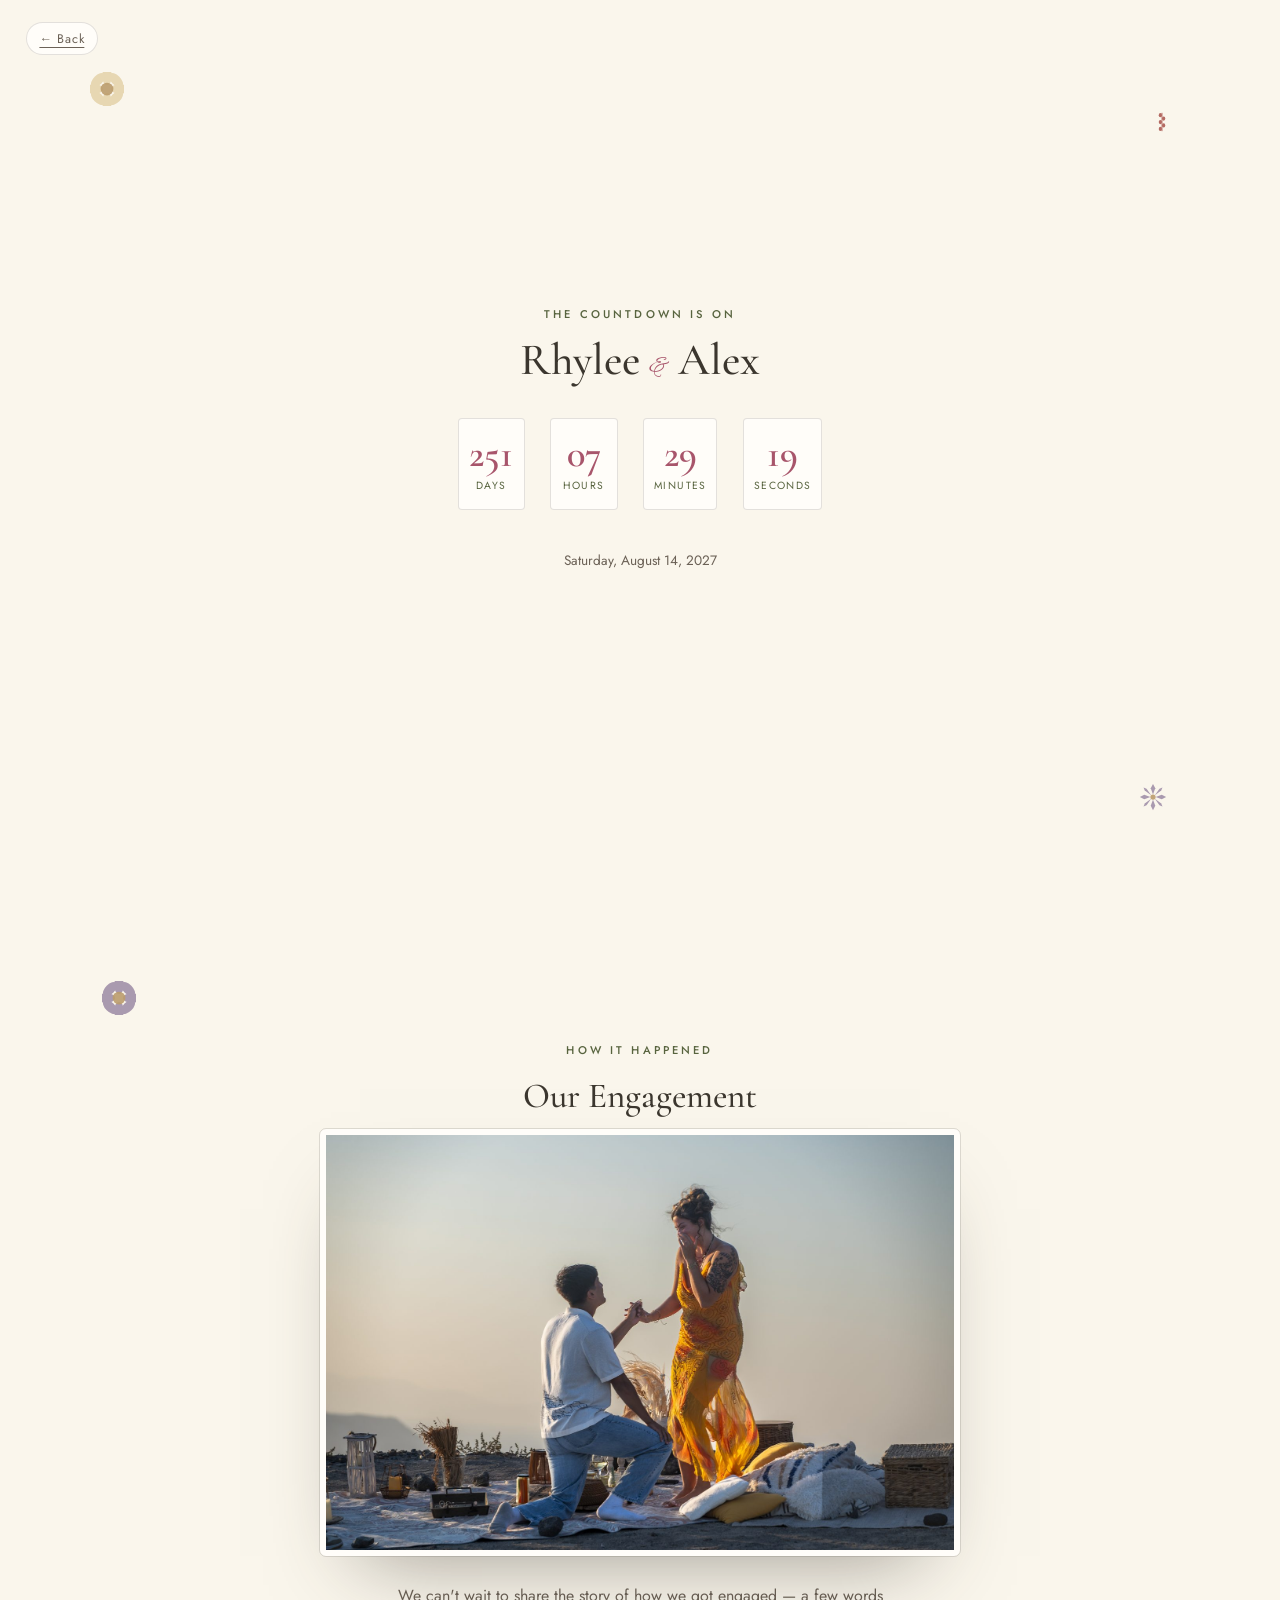
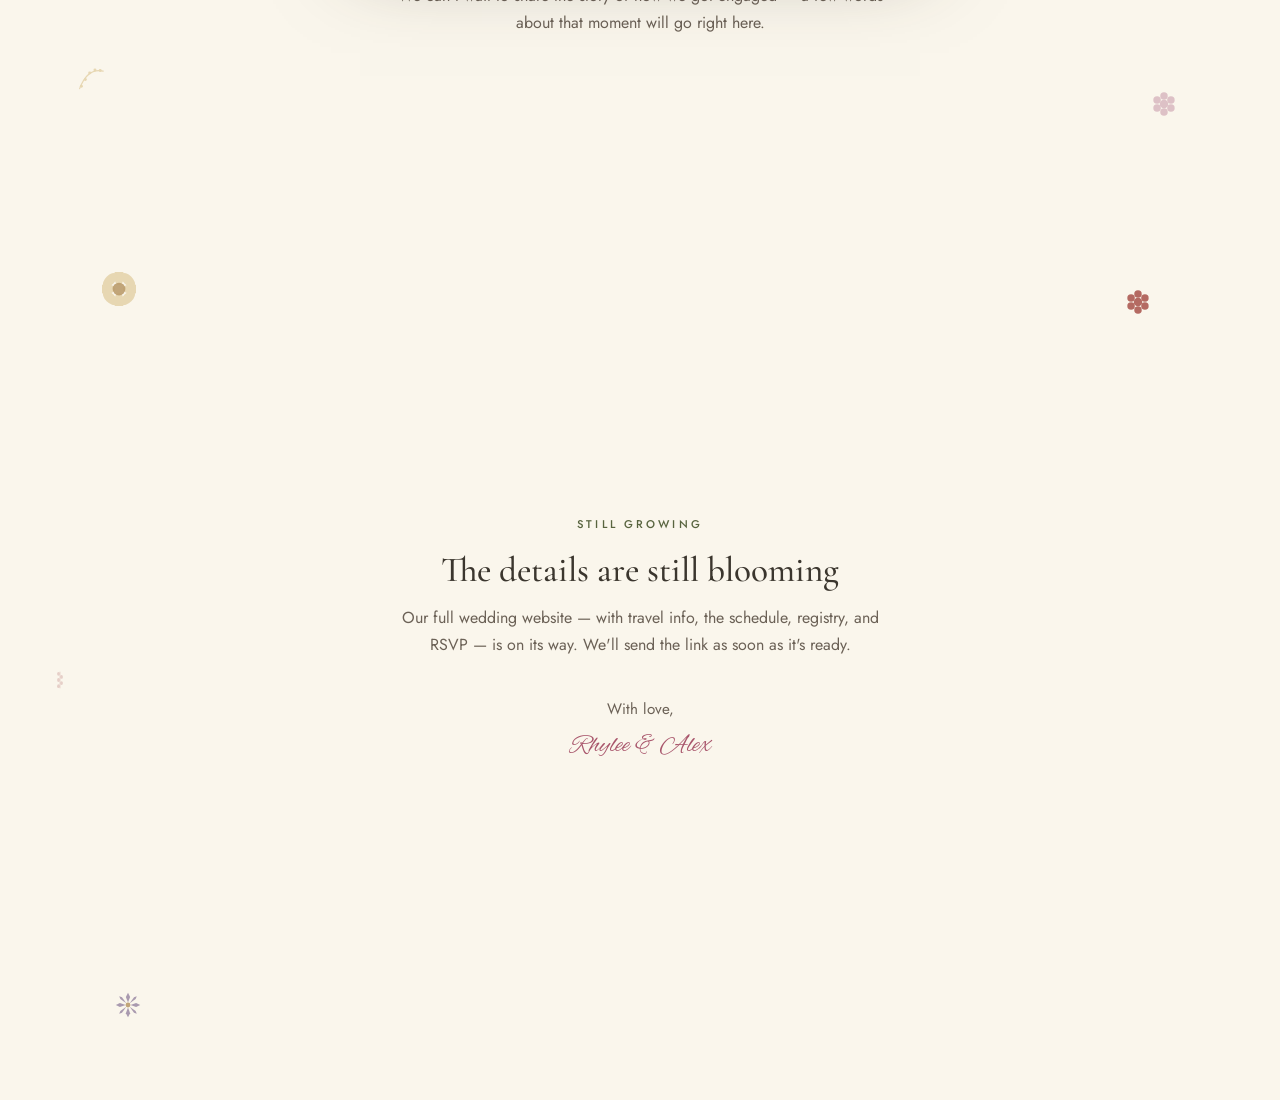
==== more/index.html @ 41d36fa5 "Update index.html" ====
<!DOCTYPE html>
<html lang="en">
<head>
<meta charset="UTF-8">
<meta name="viewport" content="width=device-width, initial-scale=1.0">
<title>Rhylee &amp; Alex — More to Come</title>
<meta name="description" content="Engagement photo, countdown, and more from Rhylee &amp; Alex's wedding.">

<link rel="preconnect" href="https://fonts.googleapis.com">
<link rel="preconnect" href="https://fonts.gstatic.com" crossorigin>
<link href="https://fonts.googleapis.com/css2?family=Cormorant+Garamond:ital,wght@0,400;0,500;0,600;1,400&family=Alex+Brush&family=Jost:wght@300;400;500;600&display=swap" rel="stylesheet">

<link rel="stylesheet" href="../css/style.css">
<link rel="stylesheet" href="style.css">
</head>
<body>

<svg width="0" height="0" style="position:absolute" aria-hidden="true">
  <defs>
    <g id="flower-daisy">
      <g fill="currentColor">
        <ellipse cx="0" cy="-9" rx="3.4" ry="6.2"/>
        <ellipse cx="0" cy="9" rx="3.4" ry="6.2"/>
        <ellipse cx="-9" cy="0" rx="6.2" ry="3.4"/>
        <ellipse cx="9" cy="0" rx="6.2" ry="3.4"/>
        <ellipse cx="-6.3" cy="-6.3" rx="3.4" ry="6.2" transform="rotate(45 -6.3 -6.3)"/>
        <ellipse cx="6.3" cy="-6.3" rx="3.4" ry="6.2" transform="rotate(-45 6.3 -6.3)"/>
        <ellipse cx="-6.3" cy="6.3" rx="3.4" ry="6.2" transform="rotate(-45 -6.3 6.3)"/>
        <ellipse cx="6.3" cy="6.3" rx="3.4" ry="6.2" transform="rotate(45 6.3 6.3)"/>
      </g>
      <circle cx="0" cy="0" r="4.5" class="flower-center"/>
    </g>
    <g id="flower-star">
      <g fill="currentColor">
        <path d="M0,-3 L2.6,-10 L0,-15 L-2.6,-10 Z"/>
        <path d="M0,3 L2.6,10 L0,15 L-2.6,10 Z"/>
        <path d="M-3,0 L-10,2.6 L-15,0 L-10,-2.6 Z"/>
        <path d="M3,0 L10,2.6 L15,0 L10,-2.6 Z"/>
        <path d="M-2.1,-2.1 L-7.4,-9.4 L-10.8,-10.8 L-9.4,-7.4 Z"/>
        <path d="M2.1,-2.1 L7.4,-9.4 L10.8,-10.8 L9.4,-7.4 Z"/>
        <path d="M-2.1,2.1 L-7.4,9.4 L-10.8,10.8 L-9.4,7.4 Z"/>
        <path d="M2.1,2.1 L7.4,9.4 L10.8,10.8 L9.4,7.4 Z"/>
      </g>
      <circle cx="0" cy="0" r="3" class="flower-center"/>
    </g>
    <g id="flower-cluster">
      <g fill="currentColor">
        <circle cx="0" cy="0" r="3.2"/>
        <circle cx="0" cy="-6" r="2.8"/>
        <circle cx="5.2" cy="-3" r="2.8"/>
        <circle cx="5.2" cy="3" r="2.8"/>
        <circle cx="0" cy="6" r="2.8"/>
        <circle cx="-5.2" cy="3" r="2.8"/>
        <circle cx="-5.2" cy="-3" r="2.8"/>
      </g>
    </g>
    <g id="flower-spike">
      <line x1="0" y1="14" x2="0" y2="-14" stroke="currentColor" stroke-width="1.4" stroke-linecap="round"/>
      <g fill="currentColor">
        <ellipse cx="-2.6" cy="-11" rx="2.6" ry="3.4"/>
        <ellipse cx="2.6" cy="-5.5" rx="2.6" ry="3.4"/>
        <ellipse cx="-2.6" cy="0" rx="2.6" ry="3.4"/>
        <ellipse cx="2.6" cy="5.5" rx="2.6" ry="3.4"/>
        <ellipse cx="-2.6" cy="11" rx="2.6" ry="3.4"/>
      </g>
    </g>
    <g id="flower-plume">
      <path d="M-13,11 Q-4,-13 14,-9" fill="none" stroke="currentColor" stroke-width="1.3" stroke-linecap="round"/>
      <g fill="currentColor">
        <circle cx="-11" cy="8.4" r="1.7"/>
        <circle cx="-6.5" cy="0.5" r="1.7"/>
        <circle cx="-1.5" cy="-7" r="1.7"/>
        <circle cx="4.5" cy="-10.3" r="1.7"/>
        <circle cx="10.5" cy="-9.6" r="1.7"/>
      </g>
    </g>
  </defs>
</svg>

<a href="../index.html" class="back-link">&larr; Back</a>

<main>

  <!-- COUNTDOWN -->
  <section id="countdown" class="screen countdown-screen">
    <div class="field-scatter" aria-hidden="true">
      <!-- Black-Eyed Susan -->
      <svg class="bloom bloom--gold" style="top:8%;left:7%;--rot:-8deg" viewBox="-12 -12 24 24"><use href="#flower-daisy"/></svg>
      <!-- Wild Bergamot -->
      <svg class="bloom bloom--lavender" style="top:87%;left:89%;--rot:10deg;width:28px;height:28px" viewBox="-16 -16 32 32"><use href="#flower-star"/></svg>
      <!-- Cardinal Flower -->
      <svg class="bloom bloom--scarlet" style="top:12%;left:90%;--rot:6deg;width:20px;height:28px" viewBox="-16 -16 32 32"><use href="#flower-spike"/></svg>
    </div>
    <p class="eyebrow">The countdown is on</p>
    <h1 class="names names--small"><span>Rhylee</span><span class="amp">&amp;</span><span>Alex</span></h1>
    <div class="countdown" id="countdown-timer" aria-live="polite">
      <div class="countdown-unit"><span class="countdown-num" id="cd-days">--</span><span class="countdown-label">Days</span></div>
      <div class="countdown-unit"><span class="countdown-num" id="cd-hours">--</span><span class="countdown-label">Hours</span></div>
      <div class="countdown-unit"><span class="countdown-num" id="cd-mins">--</span><span class="countdown-label">Minutes</span></div>
      <div class="countdown-unit"><span class="countdown-num" id="cd-secs">--</span><span class="countdown-label">Seconds</span></div>
    </div>
    <p class="section-copy small" id="countdown-date-label"></p>
  </section>

  <!-- ENGAGEMENT PHOTO -->
  <section id="engagement" class="screen engagement-screen">
    <div class="field-scatter" aria-hidden="true">
      <!-- Purple Coneflower -->
      <svg class="bloom bloom--lavender" style="top:9%;left:8%;--rot:4deg" viewBox="-12 -12 24 24"><use href="#flower-daisy"/></svg>
      <!-- Joe-Pye Weed -->
      <svg class="bloom bloom--rose" style="top:88%;left:90%;--rot:-6deg;width:24px;height:24px" viewBox="-9 -9 18 18"><use href="#flower-cluster"/></svg>
      <!-- Goldenrod -->
      <svg class="bloom bloom--gold" style="top:85%;left:6%;--rot:-4deg;width:28px;height:28px" viewBox="-16 -16 32 32"><use href="#flower-plume"/></svg>
    </div>
    <p class="eyebrow">How it happened</p>
    <h2 class="section-title">Our Engagement</h2>
    <div class="engagement-photo-frame">
      <img src="engagement.jpg" alt="Alex proposing to Rhylee outdoors at sunset">
    </div>
    <p class="section-copy">
      We can't wait to share the story of how we got engaged — a few
      words about that moment will go right here.
    </p>
  </section>

  <!-- MORE TO COME -->
  <section id="more-info" class="screen more-screen">
    <div class="field-scatter" aria-hidden="true">
      <!-- Scarlet Bee Balm -->
      <svg class="bloom bloom--scarlet" style="top:10%;left:88%;--rot:6deg;width:24px;height:24px" viewBox="-9 -9 18 18"><use href="#flower-cluster"/></svg>
      <!-- Ironweed -->
      <svg class="bloom bloom--lavender" style="top:88%;left:9%;--rot:-8deg;width:26px;height:26px" viewBox="-16 -16 32 32"><use href="#flower-star"/></svg>
      <!-- Turtlehead -->
      <svg class="bloom bloom--blush" style="top:52%;left:4%;--rot:4deg;width:18px;height:24px" viewBox="-16 -16 32 32"><use href="#flower-spike"/></svg>
      <!-- Swamp Sunflower -->
      <svg class="bloom bloom--gold" style="top:8%;left:8%;--rot:-6deg" viewBox="-12 -12 24 24"><use href="#flower-daisy"/></svg>
    </div>
    <p class="eyebrow">Still growing</p>
    <h2 class="section-title">The details are still blooming</h2>
    <p class="section-copy">
      Our full wedding website — with travel info, the schedule, registry,
      and RSVP — is on its way. We'll send the link as soon as it's ready.
    </p>
    <p class="signoff">With love,<br><span class="signoff-names">Rhylee &amp; Alex</span></p>
  </section>

</main>

<script src="script.js"></script>
</body>
</html>
---- css/style.css ----
/* ============================================
   TOKENS
   ============================================ */
:root {
  --cream:        #FAF6EC;
  --cream-deep:    #F1E9D8;
  --paper:         #FFFDF9;
  --ink:           #3B362E;
  --ink-soft:      #6B6156;
  --sage:          #7C8A5E;
  --sage-deep:     #58643F;
  --rose:          #A8556B;
  --rose-soft:     #D9B8C0;
  --gold:          #B08D57;
  --gold-soft:     #E4D2A9;
  --lavender:      #9C8AA5;
  --scarlet:       #A8524A;
  --blush:         #E3C9C2;
  --amber:         #C98A4B;

  --font-display:  'Cormorant Garamond', serif;
  --font-script:   'Alex Brush', cursive;
  --font-body:     'Jost', sans-serif;

  --edge: 1px solid rgba(59, 54, 46, 0.14);
}

* { box-sizing: border-box; }
html { scroll-behavior: smooth; }

body {
  margin: 0;
  background: var(--cream);
  color: var(--ink);
  font-family: var(--font-body);
  overflow-x: hidden;
}

@media (prefers-reduced-motion: no-preference) {
  main { scroll-snap-type: y proximity; }
  .screen { scroll-snap-align: start; }
}

a { color: inherit; }

.visually-hidden {
  position: absolute;
  width: 1px; height: 1px;
  overflow: hidden;
  clip: rect(0,0,0,0);
  white-space: nowrap;
}

:focus-visible {
  outline: 2px solid var(--rose);
  outline-offset: 3px;
}

/* ============================================
   LOCK: video + reveal screens are not reachable
   until the guest submits or skips the info form
   ============================================ */
body.pre-video #video,
body.pre-video #reveal {
  display: none;
}
body.pre-video .rail-dot[href="#video"],
body.pre-video .rail-dot[href="#reveal"] {
  opacity: 0.25;
  pointer-events: none;
}

/* ============================================
   SCREENS
   ============================================ */
.screen {
  min-height: 100vh;
  width: 100%;
  display: flex;
  flex-direction: column;
  align-items: center;
  justify-content: center;
  position: relative;
  padding: 8vh 6vw;
  text-align: center;
  overflow: hidden;
}

.eyebrow {
  font-family: var(--font-body);
  text-transform: uppercase;
  letter-spacing: 0.28em;
  font-size: 0.7rem;
  font-weight: 500;
  color: var(--sage-deep);
  margin: 0 0 1rem;
}

.section-title {
  font-family: var(--font-display);
  font-weight: 500;
  font-size: clamp(1.6rem, 3.4vw, 2.2rem);
  margin: 0 0 0.8rem;
  color: var(--ink);
}

.section-copy {
  font-size: 1rem;
  line-height: 1.7;
  color: var(--ink-soft);
  max-width: 32rem;
  margin: 0 auto 1.4rem;
}
.section-copy.small { font-size: 0.85rem; margin-top: 1.4rem; }

/* ============================================
   FLORAL SCATTER (ambient, decorative)
   ============================================ */
.field-scatter { position: absolute; inset: 0; pointer-events: none; z-index: 0; }

.bloom {
  position: absolute;
  width: 34px; height: 34px;
  animation: sway 7s ease-in-out infinite;
  opacity: 0.85;
}
.bloom--rose { color: var(--rose-soft); }
.bloom--sage { color: var(--sage); }
.bloom--gold { color: var(--gold-soft); }
.bloom--lavender { color: var(--lavender); }
.bloom--scarlet { color: var(--scarlet); }
.bloom--blush { color: var(--blush); }
.bloom--amber { color: var(--amber); }
.flower-center { fill: var(--gold); opacity: 0.9; }

@keyframes sway {
  0%, 100% { transform: translateY(0) rotate(var(--rot, 0deg)); }
  50%      { transform: translateY(-10px) rotate(calc(var(--rot, 0deg) + 4deg)); }
}
@media (prefers-reduced-motion: reduce) { .bloom { animation: none; } }

/* ============================================
   ROOT (color tokens continued — extra muted
   tints for the wider wildflower mix, kept
   within the same dusty/soft palette)
   ============================================ */

/* ============================================
   BUTTONS
   ============================================ */
.btn {
  font-family: var(--font-body);
  font-size: 0.85rem;
  letter-spacing: 0.12em;
  text-transform: uppercase;
  cursor: pointer;
  border-radius: 999px;
  transition: transform 0.25s ease, background 0.25s ease, color 0.25s ease;
}
.btn-solid {
  background: var(--rose);
  border: 1px solid var(--rose);
  color: var(--paper);
  padding: 0.85rem 1.8rem;
  width: 100%;
}
.btn-solid:hover { background: var(--sage-deep); border-color: var(--sage-deep); transform: translateY(-2px); }

.btn-text {
  background: none;
  border: none;
  color: var(--ink-soft);
  padding: 0.4rem;
  text-decoration: underline;
  text-underline-offset: 4px;
  margin-top: 1.1rem;
  font-size: 0.78rem;
  letter-spacing: 0.06em;
}
.btn-text:hover { color: var(--rose); }

/* ============================================
   1. INFO FORM
   ============================================ */
.info-screen {
  background:
    radial-gradient(ellipse at 20% 15%, var(--cream-deep) 0%, transparent 45%),
    radial-gradient(ellipse at 85% 90%, var(--gold-soft) 0%, transparent 40%),
    var(--cream);
  transition: opacity 0.6s ease, transform 0.6s ease, max-height 0.6s ease;
}

.names {
  font-family: var(--font-display);
  font-weight: 500;
  line-height: 1;
  margin: 0 0 0.6rem;
  color: var(--ink);
  display: flex;
  align-items: baseline;
  justify-content: center;
  gap: 0.4rem;
  flex-wrap: wrap;
}
.names--small { font-size: clamp(2rem, 6vw, 2.8rem); }
.names .amp {
  font-family: var(--font-script);
  font-size: 0.6em;
  color: var(--rose);
  padding: 0 0.1em;
}

.panel {
  position: relative;
  z-index: 1;
  max-width: 26rem;
  width: 100%;
  background: var(--paper);
  border: var(--edge);
  border-radius: 4px;
  padding: 2.6rem 2.2rem;
  box-shadow: 0 30px 60px -30px rgba(59, 54, 46, 0.25);
  transition: opacity 0.5s ease, transform 0.5s ease, max-height 0.5s ease;
  transform-origin: top center;
}

.info-form {
  display: flex;
  flex-direction: column;
  gap: 0.9rem;
  margin: 1.6rem 0 0;
}

.info-form input {
  font-family: var(--font-body);
  font-size: 1rem;
  padding: 0.85rem 1.05rem;
  border: 1px solid rgba(59,54,46,0.25);
  border-radius: 3px;
  background: var(--cream);
  color: var(--ink);
  width: 100%;
}
.info-form input:focus {
  border-color: var(--rose);
  outline: none;
  background: var(--paper);
}
.info-form .btn-solid { margin-top: 0.4rem; }

/* collapse-out animation once submitted */
.info-screen.is-collapsing {
  max-height: 0;
  min-height: 0;
  opacity: 0;
  padding-top: 0;
  padding-bottom: 0;
  pointer-events: none;
}
.info-screen.is-collapsing .panel {
  transform: scale(0.85) translateY(-30px);
  opacity: 0;
}

/* ============================================
   2. VIDEO
   ============================================ */
.video-frame {
  width: min(80vw, 380px);
  aspect-ratio: 9 / 16;
  position: relative;
  z-index: 1;
  border-radius: 6px;
  overflow: hidden;
  box-shadow: 0 40px 80px -40px rgba(59, 54, 46, 0.5);
  border: 6px solid var(--paper);
  outline: 1px solid rgba(59,54,46,0.15);
}
.video-frame-inner { position: absolute; inset: 0; background: var(--ink); }
.video-frame-inner iframe { width: 100%; height: 100%; border: 0; display: block; }

/* ============================================
   3. ENVELOPE REVEAL (four-flap open)
   ============================================ */
.reveal-screen { cursor: pointer; }
.reveal-screen.is-open { cursor: default; }

.envelope-stack {
  position: relative;
  width: min(85vw, 380px);
  margin: 0 auto;
}

.continue-link {
  position: absolute;
  bottom: -2.3rem;
  right: 0.2rem;
  font-size: 0.78rem;
  letter-spacing: 0.04em;
  color: var(--ink-soft);
  text-decoration: underline;
  text-underline-offset: 4px;
  opacity: 0;
  pointer-events: none;
  transition: opacity 0.7s ease 0.6s;
}
.envelope-reveal.is-open ~ .continue-link {
  opacity: 1;
  pointer-events: auto;
}
.continue-link:hover { color: var(--rose); }

.envelope-reveal {
  position: relative;
  z-index: 1;
  width: 100%;
  aspect-ratio: 3 / 2;
  perspective: 1400px;
  transform-style: preserve-3d;
}

/* static envelope body (back + sides), always visible */
.envelope-body {
  position: absolute;
  inset: 0;
  background: var(--paper);
  border: 1px solid rgba(59,54,46,0.18);
  border-radius: 3px;
  box-shadow: 0 30px 70px -35px rgba(59, 54, 46, 0.45);
  z-index: 1;
}
/* diagonal fold lines suggesting the envelope's side pockets */
.envelope-body::before {
  content: "";
  position: absolute;
  inset: 0;
  background:
    linear-gradient(135deg, transparent 49.4%, rgba(59,54,46,0.1) 50%, transparent 50.6%),
    linear-gradient(-135deg, transparent 49.4%, rgba(59,54,46,0.1) 50%, transparent 50.6%);
  background-size: 100% 72%, 100% 72%;
  background-position: top left, top right;
  background-repeat: no-repeat;
}

/* the top flap — this is what folds open */
.envelope-flap {
  position: absolute;
  top: 0; left: 0; right: 0;
  height: 62%;
  background: var(--cream-deep);
  border: 1px solid rgba(59,54,46,0.18);
  clip-path: polygon(0 0, 100% 0, 50% 100%);
  transform-origin: top center;
  transform: rotateX(0deg);
  transition: transform 1.1s cubic-bezier(.3,.7,.3,1);
  z-index: 3;
  box-shadow: 0 2px 10px rgba(59,54,46,0.12);
}

/* the wax seal, sitting where the flap's tip meets the body */
.envelope-seal {
  position: absolute;
  top: 40%;
  left: 50%;
  transform: translate(-50%, -50%);
  width: 58px;
  height: 58px;
  border-radius: 50%;
  background: radial-gradient(circle at 35% 30%, var(--rose) 0%, var(--rose) 55%, #8a4257 100%);
  display: flex;
  align-items: center;
  justify-content: center;
  z-index: 4;
  box-shadow: 0 6px 14px rgba(59,54,46,0.3);
  transition: transform 0.5s ease, opacity 0.5s ease;
}
.seal-initials {
  font-family: var(--font-display);
  font-style: italic;
  color: var(--gold-soft);
  font-size: 1rem;
  letter-spacing: 0.05em;
}

/* OPEN STATE */
.envelope-reveal.is-open .envelope-flap {
  transform: rotateX(180deg);
}
.envelope-reveal.is-open .envelope-seal {
  transform: translate(-50%, -50%) scale(0);
  opacity: 0;
}

/* the card that rises fully out of the envelope, then settles back
   down to rest on top of it, straight (no tilt) */
@keyframes card-rise {
  0%   { top: 62%; opacity: 0; transform: scale(0.85); }
  18%  { opacity: 1; }
  55%  { top: -12%; transform: scale(1.03); }
  100% { top: 2%; opacity: 1; transform: scale(1); }
}

.envelope-card {
  position: absolute;
  left: 4%;
  right: 4%;
  top: 62%;
  background: var(--paper);
  border: 1px solid rgba(59,54,46,0.16);
  border-radius: 4px;
  box-shadow: 0 16px 30px -18px rgba(59, 54, 46, 0.3);
  z-index: 10;
  display: flex;
  align-items: center;
  justify-content: center;
  padding: 1.7rem 1.4rem;
  opacity: 0;
  transform: scale(0.85);
}
.envelope-reveal.is-open ~ .envelope-card {
  animation: card-rise 1.3s cubic-bezier(.3,.65,.3,1) 0.35s forwards;
  box-shadow: 0 34px 60px -22px rgba(59, 54, 46, 0.45);
}

.reveal-content {
  display: flex;
  flex-direction: column;
  align-items: center;
  justify-content: center;
  gap: 0.5rem;
  text-align: center;
}

.reveal-eyebrow {
  font-size: 0.66rem;
  letter-spacing: 0.24em;
  text-transform: uppercase;
  color: var(--sage-deep);
}
.reveal-names {
  font-family: var(--font-script);
  font-size: clamp(1.9rem, 6.4vw, 2.6rem);
  color: var(--rose);
  line-height: 1;
}
.reveal-line { width: 2.6rem; height: 1px; background: var(--gold); margin: 0.25rem 0; }
.reveal-blurb {
  font-size: 0.92rem;
  line-height: 1.6;
  color: var(--ink-soft);
  max-width: 24rem;
  margin: 0;
}

#reveal-instruction.is-hidden { opacity: 0; transition: opacity 0.4s ease; }

/* ============================================
   SIDE RAIL NAV (desktop only)
   ============================================ */
.rail {
  position: fixed;
  right: 2rem;
  top: 50%;
  transform: translateY(-50%);
  z-index: 20;
  display: flex;
  flex-direction: column;
  gap: 1rem;
}
.rail-dot {
  position: relative;
  width: 9px; height: 9px;
  border-radius: 50%;
  background: rgba(59,54,46,0.25);
  transition: background 0.3s ease, transform 0.3s ease;
}
.rail-dot:hover, .rail-dot.active { background: var(--rose); transform: scale(1.3); }
.rail-dot::after {
  content: attr(data-label);
  position: absolute;
  right: 140%; top: 50%;
  transform: translateY(-50%);
  font-family: var(--font-body);
  font-size: 0.68rem;
  letter-spacing: 0.06em;
  white-space: nowrap;
  background: var(--ink);
  color: var(--paper);
  padding: 0.3rem 0.6rem;
  border-radius: 3px;
  opacity: 0;
  pointer-events: none;
  transition: opacity 0.2s ease;
}
.rail-dot:hover::after { opacity: 1; }
@media (max-width: 720px) { .rail { display: none; } }

/* ============================================
   RESPONSIVE
   ============================================ */
@media (max-width: 560px) {
  .screen { padding: 6vh 6vw; }
  .panel { padding: 2.2rem 1.5rem; }
}
---- more/style.css ----
/* Page-specific additions for the /more/ subdirectory page.
   Loaded after ../css/style.css, so it inherits all tokens,
   fonts, and the .screen / .eyebrow / .names / .signoff styles. */

.back-link {
  position: fixed;
  top: 1.4rem;
  left: 1.6rem;
  z-index: 20;
  font-size: 0.78rem;
  letter-spacing: 0.06em;
  color: var(--ink-soft);
  text-decoration: underline;
  text-underline-offset: 4px;
  background: var(--paper);
  padding: 0.4rem 0.8rem;
  border-radius: 999px;
  border: var(--edge);
}
.back-link:hover { color: var(--rose); }

/* ---- Countdown ---- */
.countdown {
  display: flex;
  gap: clamp(0.8rem, 3vw, 1.6rem);
  margin: 1.6rem 0 1rem;
  position: relative;
  z-index: 1;
}
.countdown-unit {
  display: flex;
  flex-direction: column;
  align-items: center;
  gap: 0.3rem;
  min-width: 4.2rem;
  padding: 1rem 0.6rem;
  background: var(--paper);
  border: var(--edge);
  border-radius: 4px;
}
.countdown-num {
  font-family: var(--font-display);
  font-size: clamp(1.6rem, 5vw, 2.4rem);
  font-weight: 600;
  color: var(--rose);
  line-height: 1;
}
.countdown-label {
  font-size: 0.65rem;
  letter-spacing: 0.14em;
  text-transform: uppercase;
  color: var(--sage-deep);
}

/* ---- Engagement photo ---- */
.engagement-photo-frame {
  width: min(90vw, 640px);
  aspect-ratio: 3 / 2;
  border: 6px solid var(--paper);
  outline: 1px solid rgba(59,54,46,0.15);
  border-radius: 6px;
  box-shadow: 0 40px 80px -40px rgba(59, 54, 46, 0.5);
  overflow: hidden;
  position: relative;
  z-index: 1;
  margin-bottom: 1.6rem;
}
.engagement-photo-frame img {
  width: 100%;
  height: 100%;
  object-fit: cover;
  display: block;
}

/* ---- Sign-off (More to Come screen) ---- */
.signoff {
  font-size: 0.95rem;
  color: var(--ink-soft);
  line-height: 1.8;
  position: relative;
  z-index: 1;
}
.signoff-names {
  font-family: var(--font-script);
  font-size: 1.6rem;
  color: var(--rose);
}
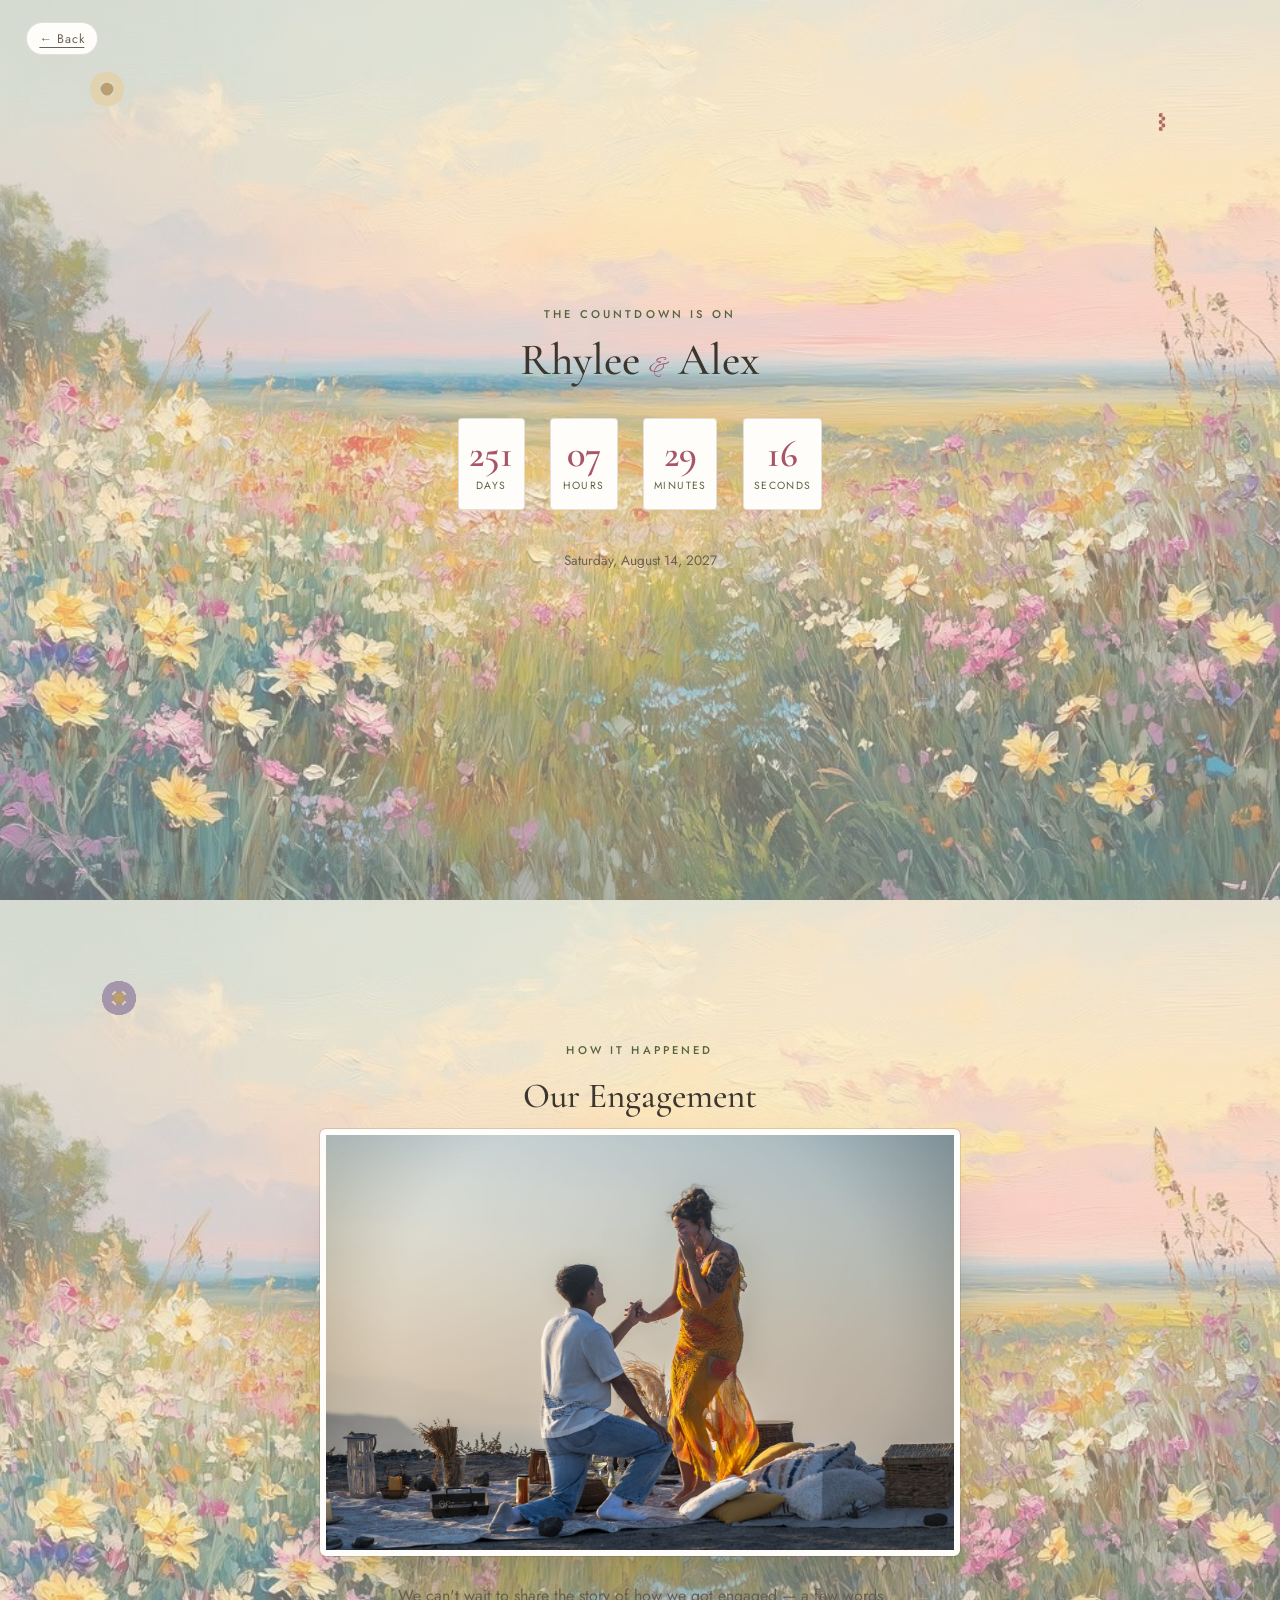
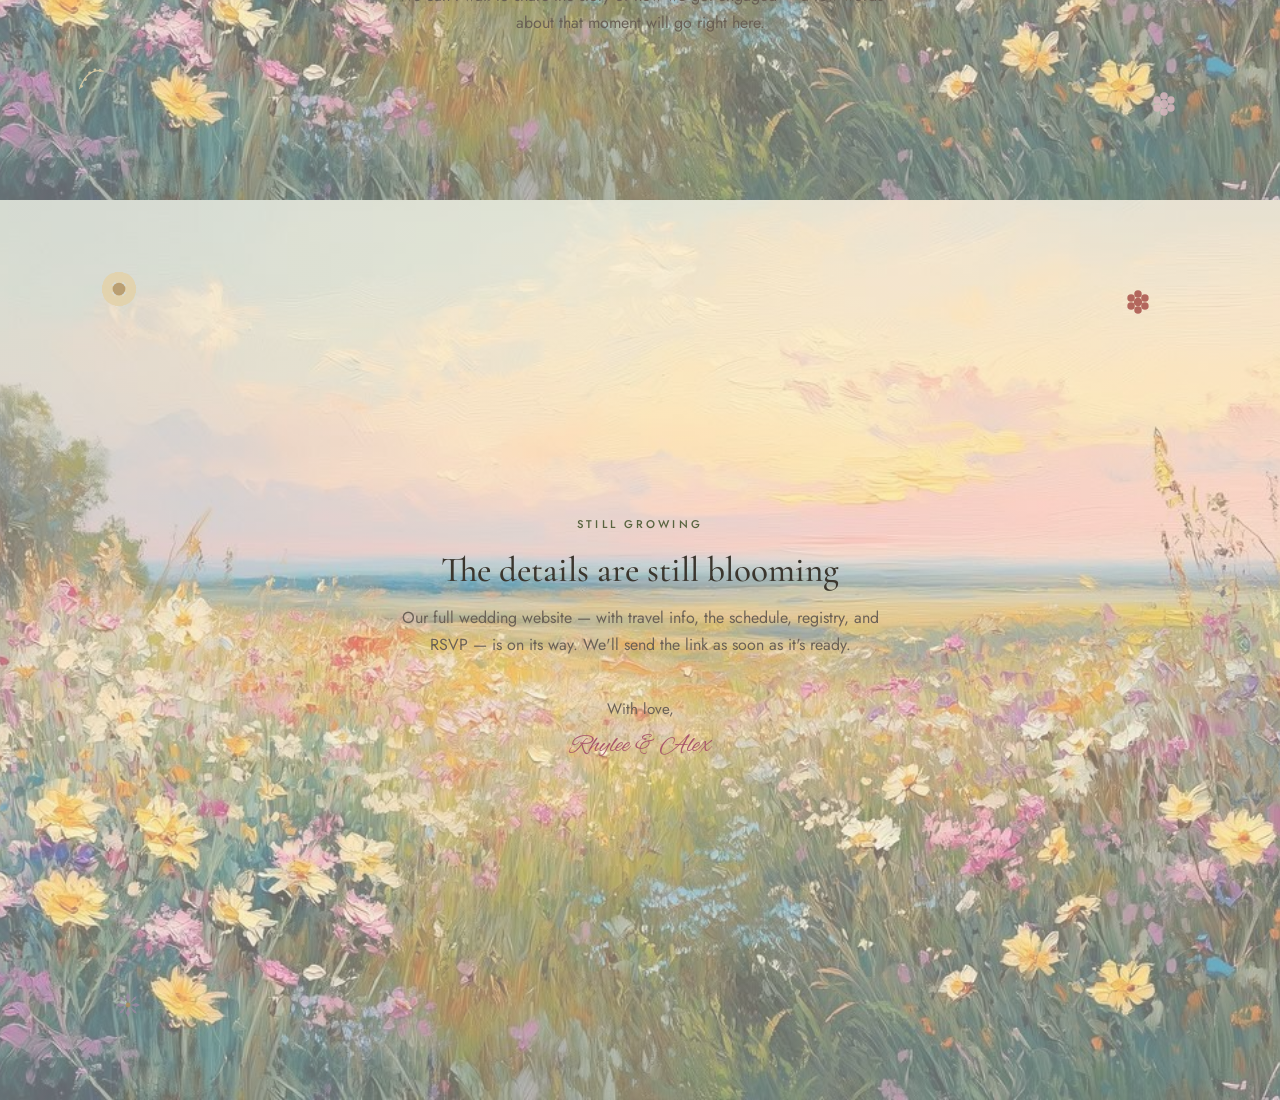
==== commit f504ebef: "Update index.html" ====
--- a/more/index.html
+++ b/more/index.html
@@ -5,6 +5,12 @@
 <meta name="viewport" content="width=device-width, initial-scale=1.0">
 <title>Rhylee &amp; Alex — More to Come</title>
 <meta name="description" content="Engagement photo, countdown, and more from Rhylee &amp; Alex's wedding.">
+
+<link rel="icon" type="image/png" sizes="32x32" href="../img/favicon-32.png">
+<link rel="icon" type="image/png" sizes="16x16" href="../img/favicon-16.png">
+<link rel="icon" type="image/png" sizes="192x192" href="../img/favicon-192.png">
+<link rel="apple-touch-icon" sizes="180x180" href="../img/apple-touch-icon.png">
+<link rel="shortcut icon" href="../img/favicon.ico">
 
 <link rel="preconnect" href="https://fonts.googleapis.com">
 <link rel="preconnect" href="https://fonts.gstatic.com" crossorigin>
--- a/css/style.css
+++ b/css/style.css
@@ -84,6 +84,12 @@
   padding: 8vh 6vw;
   text-align: center;
   overflow: hidden;
+  background:
+    linear-gradient(rgba(250, 246, 236, 0.4), rgba(250, 246, 236, 0.4)),
+    url('img/meadow-sunset.jpg');
+  background-repeat: no-repeat;
+  background-size: cover;
+  background-position: center;
 }
 
 .eyebrow {
@@ -183,10 +189,6 @@
    1. INFO FORM
    ============================================ */
 .info-screen {
-  background:
-    radial-gradient(ellipse at 20% 15%, var(--cream-deep) 0%, transparent 45%),
-    radial-gradient(ellipse at 85% 90%, var(--gold-soft) 0%, transparent 40%),
-    var(--cream);
   transition: opacity 0.6s ease, transform 0.6s ease, max-height 0.6s ease;
 }
 
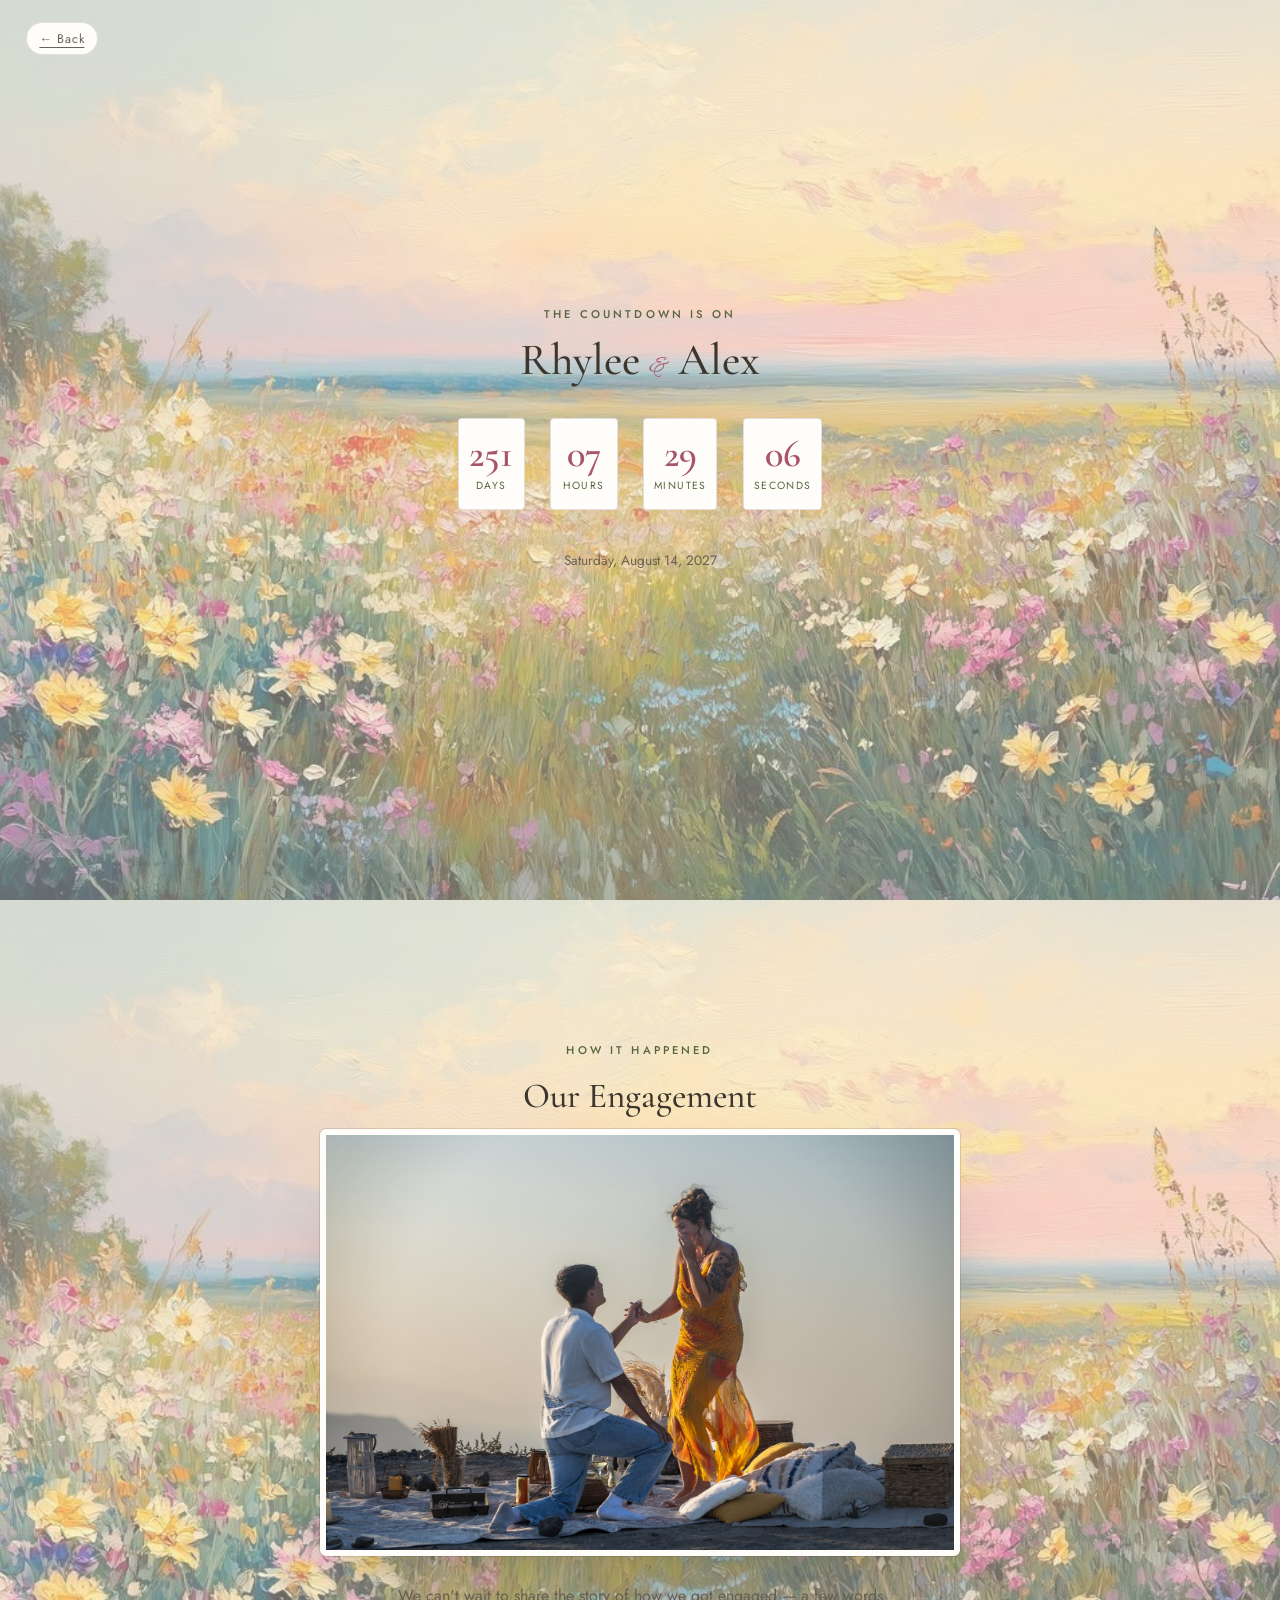
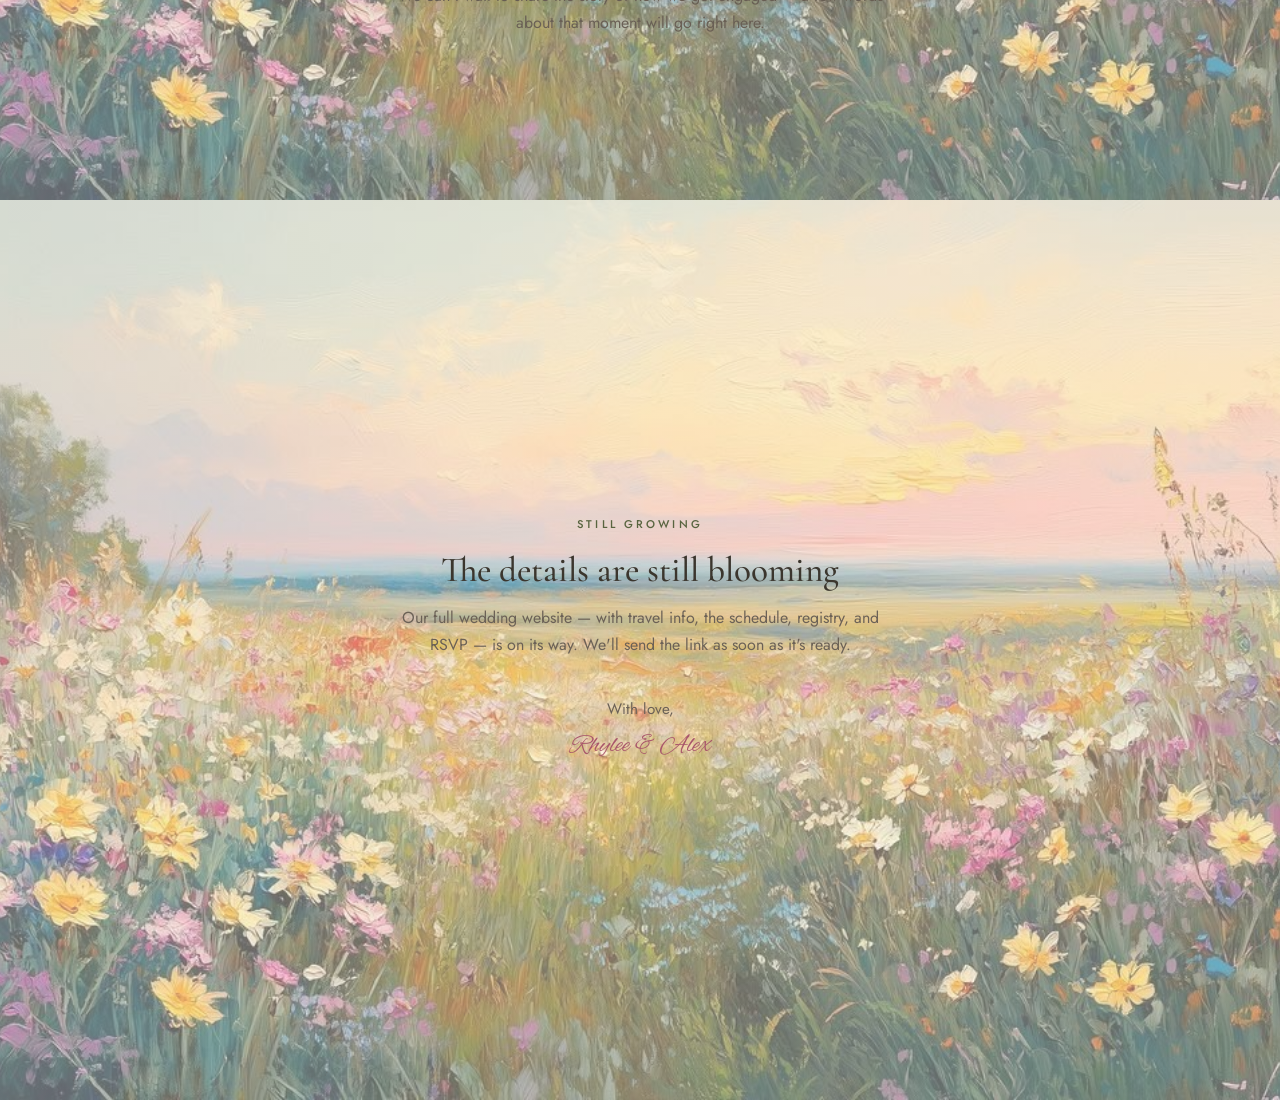
==== commit 86977469: "Update index.html" ====
--- a/more/index.html
+++ b/more/index.html
@@ -21,82 +21,12 @@
 </head>
 <body>
 
-<svg width="0" height="0" style="position:absolute" aria-hidden="true">
-  <defs>
-    <g id="flower-daisy">
-      <g fill="currentColor">
-        <ellipse cx="0" cy="-9" rx="3.4" ry="6.2"/>
-        <ellipse cx="0" cy="9" rx="3.4" ry="6.2"/>
-        <ellipse cx="-9" cy="0" rx="6.2" ry="3.4"/>
-        <ellipse cx="9" cy="0" rx="6.2" ry="3.4"/>
-        <ellipse cx="-6.3" cy="-6.3" rx="3.4" ry="6.2" transform="rotate(45 -6.3 -6.3)"/>
-        <ellipse cx="6.3" cy="-6.3" rx="3.4" ry="6.2" transform="rotate(-45 6.3 -6.3)"/>
-        <ellipse cx="-6.3" cy="6.3" rx="3.4" ry="6.2" transform="rotate(-45 -6.3 6.3)"/>
-        <ellipse cx="6.3" cy="6.3" rx="3.4" ry="6.2" transform="rotate(45 6.3 6.3)"/>
-      </g>
-      <circle cx="0" cy="0" r="4.5" class="flower-center"/>
-    </g>
-    <g id="flower-star">
-      <g fill="currentColor">
-        <path d="M0,-3 L2.6,-10 L0,-15 L-2.6,-10 Z"/>
-        <path d="M0,3 L2.6,10 L0,15 L-2.6,10 Z"/>
-        <path d="M-3,0 L-10,2.6 L-15,0 L-10,-2.6 Z"/>
-        <path d="M3,0 L10,2.6 L15,0 L10,-2.6 Z"/>
-        <path d="M-2.1,-2.1 L-7.4,-9.4 L-10.8,-10.8 L-9.4,-7.4 Z"/>
-        <path d="M2.1,-2.1 L7.4,-9.4 L10.8,-10.8 L9.4,-7.4 Z"/>
-        <path d="M-2.1,2.1 L-7.4,9.4 L-10.8,10.8 L-9.4,7.4 Z"/>
-        <path d="M2.1,2.1 L7.4,9.4 L10.8,10.8 L9.4,7.4 Z"/>
-      </g>
-      <circle cx="0" cy="0" r="3" class="flower-center"/>
-    </g>
-    <g id="flower-cluster">
-      <g fill="currentColor">
-        <circle cx="0" cy="0" r="3.2"/>
-        <circle cx="0" cy="-6" r="2.8"/>
-        <circle cx="5.2" cy="-3" r="2.8"/>
-        <circle cx="5.2" cy="3" r="2.8"/>
-        <circle cx="0" cy="6" r="2.8"/>
-        <circle cx="-5.2" cy="3" r="2.8"/>
-        <circle cx="-5.2" cy="-3" r="2.8"/>
-      </g>
-    </g>
-    <g id="flower-spike">
-      <line x1="0" y1="14" x2="0" y2="-14" stroke="currentColor" stroke-width="1.4" stroke-linecap="round"/>
-      <g fill="currentColor">
-        <ellipse cx="-2.6" cy="-11" rx="2.6" ry="3.4"/>
-        <ellipse cx="2.6" cy="-5.5" rx="2.6" ry="3.4"/>
-        <ellipse cx="-2.6" cy="0" rx="2.6" ry="3.4"/>
-        <ellipse cx="2.6" cy="5.5" rx="2.6" ry="3.4"/>
-        <ellipse cx="-2.6" cy="11" rx="2.6" ry="3.4"/>
-      </g>
-    </g>
-    <g id="flower-plume">
-      <path d="M-13,11 Q-4,-13 14,-9" fill="none" stroke="currentColor" stroke-width="1.3" stroke-linecap="round"/>
-      <g fill="currentColor">
-        <circle cx="-11" cy="8.4" r="1.7"/>
-        <circle cx="-6.5" cy="0.5" r="1.7"/>
-        <circle cx="-1.5" cy="-7" r="1.7"/>
-        <circle cx="4.5" cy="-10.3" r="1.7"/>
-        <circle cx="10.5" cy="-9.6" r="1.7"/>
-      </g>
-    </g>
-  </defs>
-</svg>
-
 <a href="../index.html" class="back-link">&larr; Back</a>
 
 <main>
 
   <!-- COUNTDOWN -->
   <section id="countdown" class="screen countdown-screen">
-    <div class="field-scatter" aria-hidden="true">
-      <!-- Black-Eyed Susan -->
-      <svg class="bloom bloom--gold" style="top:8%;left:7%;--rot:-8deg" viewBox="-12 -12 24 24"><use href="#flower-daisy"/></svg>
-      <!-- Wild Bergamot -->
-      <svg class="bloom bloom--lavender" style="top:87%;left:89%;--rot:10deg;width:28px;height:28px" viewBox="-16 -16 32 32"><use href="#flower-star"/></svg>
-      <!-- Cardinal Flower -->
-      <svg class="bloom bloom--scarlet" style="top:12%;left:90%;--rot:6deg;width:20px;height:28px" viewBox="-16 -16 32 32"><use href="#flower-spike"/></svg>
-    </div>
     <p class="eyebrow">The countdown is on</p>
     <h1 class="names names--small"><span>Rhylee</span><span class="amp">&amp;</span><span>Alex</span></h1>
     <div class="countdown" id="countdown-timer" aria-live="polite">
@@ -110,14 +40,6 @@
 
   <!-- ENGAGEMENT PHOTO -->
   <section id="engagement" class="screen engagement-screen">
-    <div class="field-scatter" aria-hidden="true">
-      <!-- Purple Coneflower -->
-      <svg class="bloom bloom--lavender" style="top:9%;left:8%;--rot:4deg" viewBox="-12 -12 24 24"><use href="#flower-daisy"/></svg>
-      <!-- Joe-Pye Weed -->
-      <svg class="bloom bloom--rose" style="top:88%;left:90%;--rot:-6deg;width:24px;height:24px" viewBox="-9 -9 18 18"><use href="#flower-cluster"/></svg>
-      <!-- Goldenrod -->
-      <svg class="bloom bloom--gold" style="top:85%;left:6%;--rot:-4deg;width:28px;height:28px" viewBox="-16 -16 32 32"><use href="#flower-plume"/></svg>
-    </div>
     <p class="eyebrow">How it happened</p>
     <h2 class="section-title">Our Engagement</h2>
     <div class="engagement-photo-frame">
@@ -131,16 +53,6 @@
 
   <!-- MORE TO COME -->
   <section id="more-info" class="screen more-screen">
-    <div class="field-scatter" aria-hidden="true">
-      <!-- Scarlet Bee Balm -->
-      <svg class="bloom bloom--scarlet" style="top:10%;left:88%;--rot:6deg;width:24px;height:24px" viewBox="-9 -9 18 18"><use href="#flower-cluster"/></svg>
-      <!-- Ironweed -->
-      <svg class="bloom bloom--lavender" style="top:88%;left:9%;--rot:-8deg;width:26px;height:26px" viewBox="-16 -16 32 32"><use href="#flower-star"/></svg>
-      <!-- Turtlehead -->
-      <svg class="bloom bloom--blush" style="top:52%;left:4%;--rot:4deg;width:18px;height:24px" viewBox="-16 -16 32 32"><use href="#flower-spike"/></svg>
-      <!-- Swamp Sunflower -->
-      <svg class="bloom bloom--gold" style="top:8%;left:8%;--rot:-6deg" viewBox="-12 -12 24 24"><use href="#flower-daisy"/></svg>
-    </div>
     <p class="eyebrow">Still growing</p>
     <h2 class="section-title">The details are still blooming</h2>
     <p class="section-copy">
--- a/css/style.css
+++ b/css/style.css
@@ -120,32 +120,6 @@
 .section-copy.small { font-size: 0.85rem; margin-top: 1.4rem; }
 
 /* ============================================
-   FLORAL SCATTER (ambient, decorative)
-   ============================================ */
-.field-scatter { position: absolute; inset: 0; pointer-events: none; z-index: 0; }
-
-.bloom {
-  position: absolute;
-  width: 34px; height: 34px;
-  animation: sway 7s ease-in-out infinite;
-  opacity: 0.85;
-}
-.bloom--rose { color: var(--rose-soft); }
-.bloom--sage { color: var(--sage); }
-.bloom--gold { color: var(--gold-soft); }
-.bloom--lavender { color: var(--lavender); }
-.bloom--scarlet { color: var(--scarlet); }
-.bloom--blush { color: var(--blush); }
-.bloom--amber { color: var(--amber); }
-.flower-center { fill: var(--gold); opacity: 0.9; }
-
-@keyframes sway {
-  0%, 100% { transform: translateY(0) rotate(var(--rot, 0deg)); }
-  50%      { transform: translateY(-10px) rotate(calc(var(--rot, 0deg) + 4deg)); }
-}
-@media (prefers-reduced-motion: reduce) { .bloom { animation: none; } }
-
-/* ============================================
    ROOT (color tokens continued — extra muted
    tints for the wider wildflower mix, kept
    within the same dusty/soft palette)
@@ -267,10 +241,16 @@
 /* ============================================
    2. VIDEO
    ============================================ */
+.video-frame-wrap {
+  position: relative;
+  width: min(86vw, 400px);
+  aspect-ratio: 9 / 16;
+  z-index: 1;
+}
 .video-frame {
-  width: min(80vw, 380px);
-  aspect-ratio: 9 / 16;
-  position: relative;
+  position: relative;
+  width: 100%;
+  height: 100%;
   z-index: 1;
   border-radius: 6px;
   overflow: hidden;
@@ -280,6 +260,16 @@
 }
 .video-frame-inner { position: absolute; inset: 0; background: var(--ink); }
 .video-frame-inner iframe { width: 100%; height: 100%; border: 0; display: block; }
+.video-frame-deco {
+  position: absolute;
+  top: 0;
+  left: -13%;
+  width: 123%;
+  height: 100%;
+  background: url('img/gold-corner-frame.png') center / 100% 100% no-repeat;
+  pointer-events: none;
+  z-index: 2;
+}
 
 /* ============================================
    3. ENVELOPE REVEAL (four-flap open)
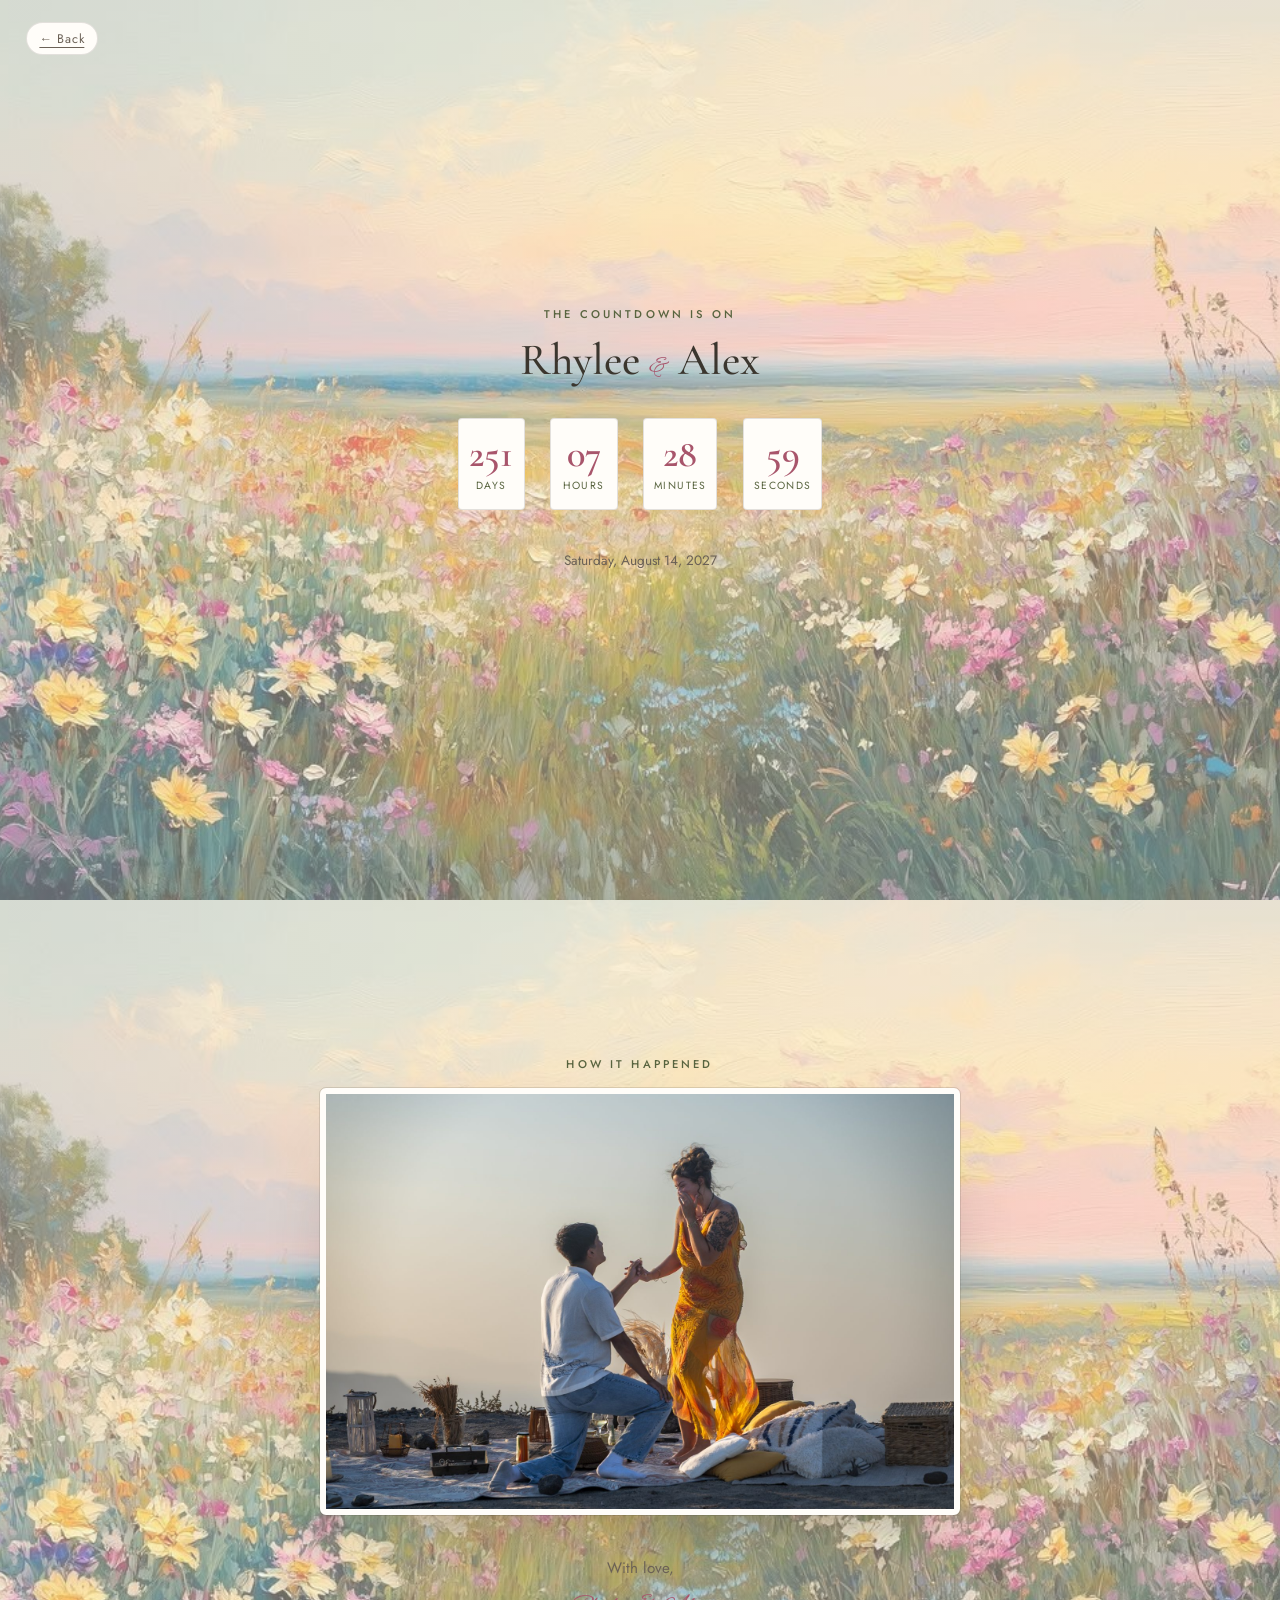
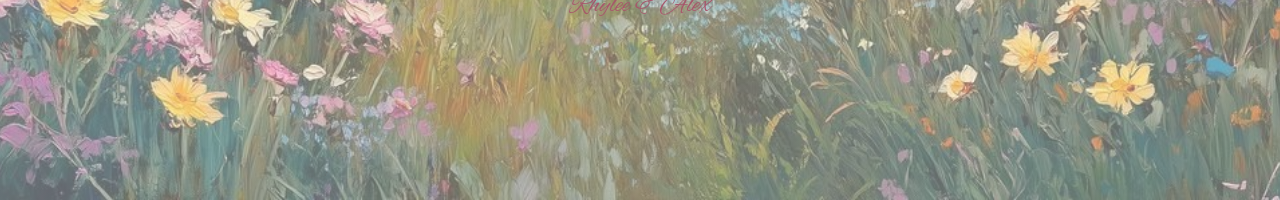
==== commit 071185ab: "Update index.html" ====
--- a/more/index.html
+++ b/more/index.html
@@ -41,24 +41,9 @@
   <!-- ENGAGEMENT PHOTO -->
   <section id="engagement" class="screen engagement-screen">
     <p class="eyebrow">How it happened</p>
-    <h2 class="section-title">Our Engagement</h2>
     <div class="engagement-photo-frame">
       <img src="engagement.jpg" alt="Alex proposing to Rhylee outdoors at sunset">
     </div>
-    <p class="section-copy">
-      We can't wait to share the story of how we got engaged — a few
-      words about that moment will go right here.
-    </p>
-  </section>
-
-  <!-- MORE TO COME -->
-  <section id="more-info" class="screen more-screen">
-    <p class="eyebrow">Still growing</p>
-    <h2 class="section-title">The details are still blooming</h2>
-    <p class="section-copy">
-      Our full wedding website — with travel info, the schedule, registry,
-      and RSVP — is on its way. We'll send the link as soon as it's ready.
-    </p>
     <p class="signoff">With love,<br><span class="signoff-names">Rhylee &amp; Alex</span></p>
   </section>
 
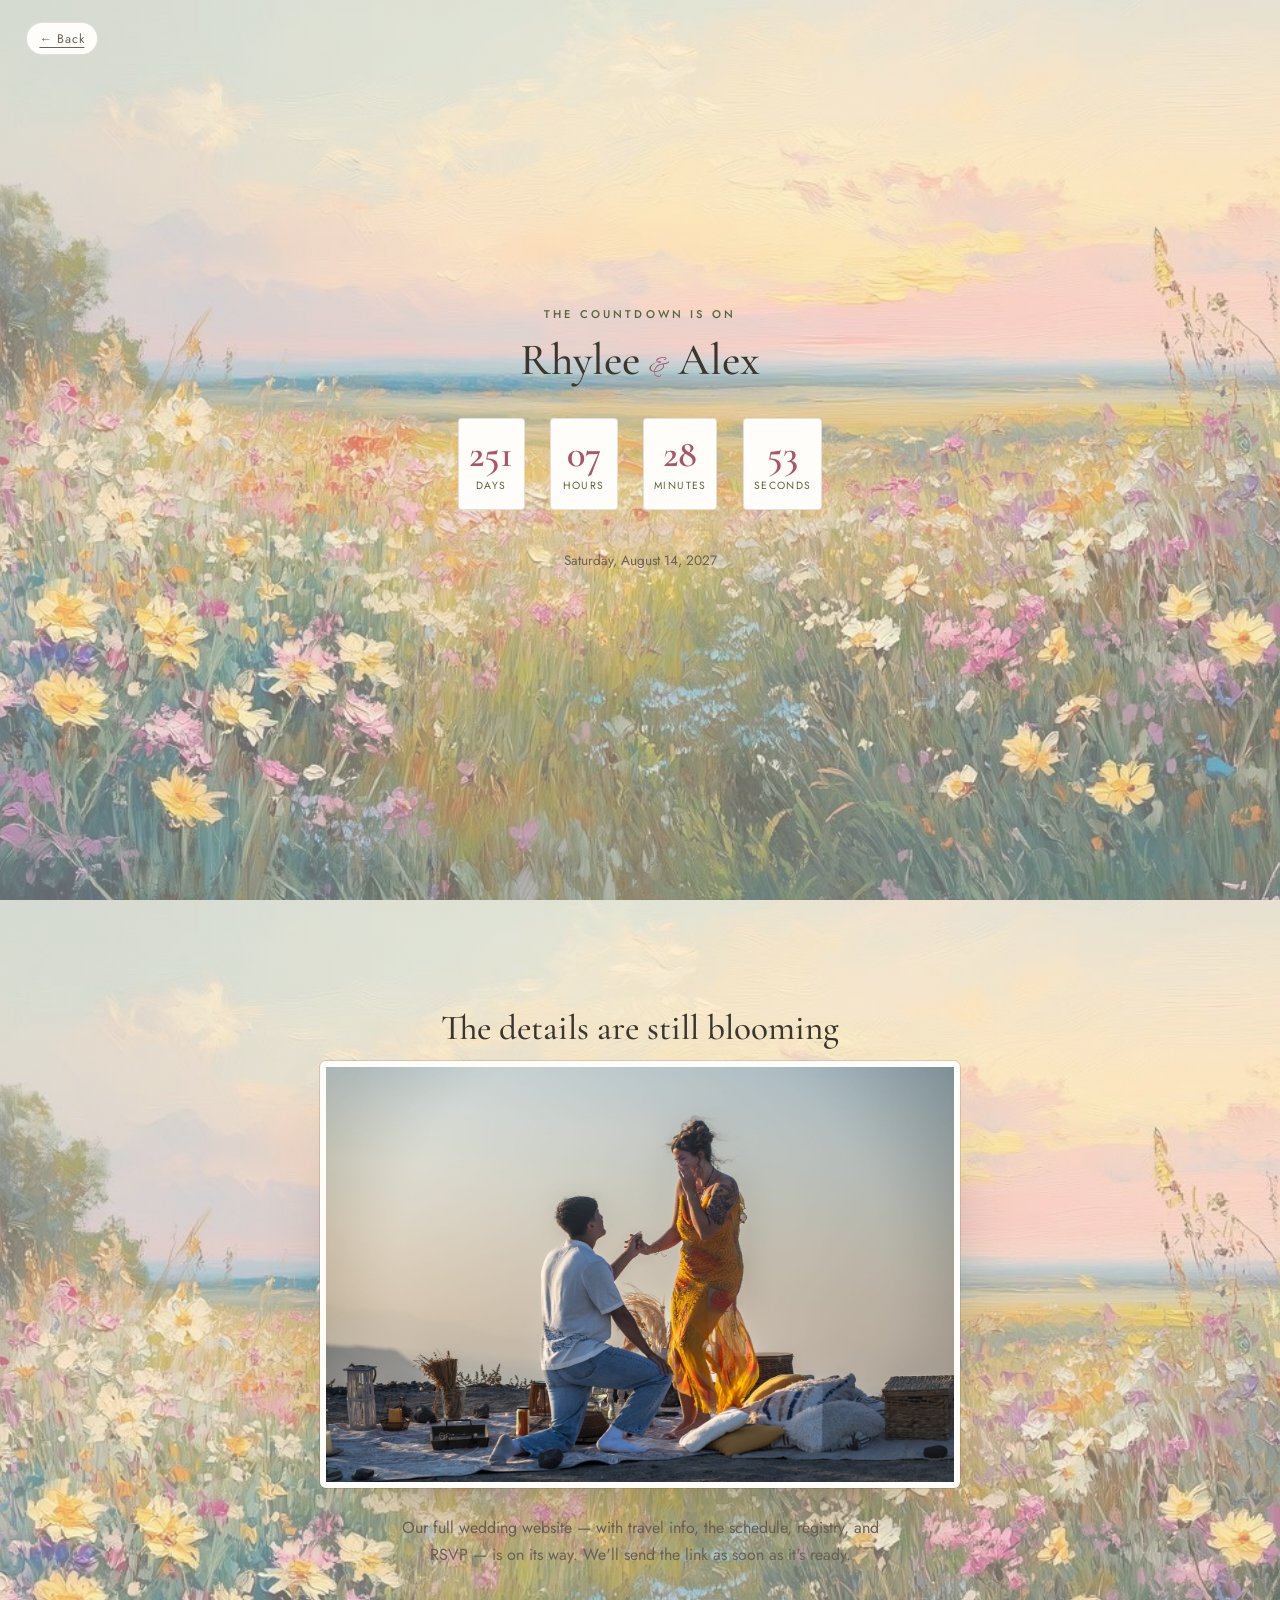
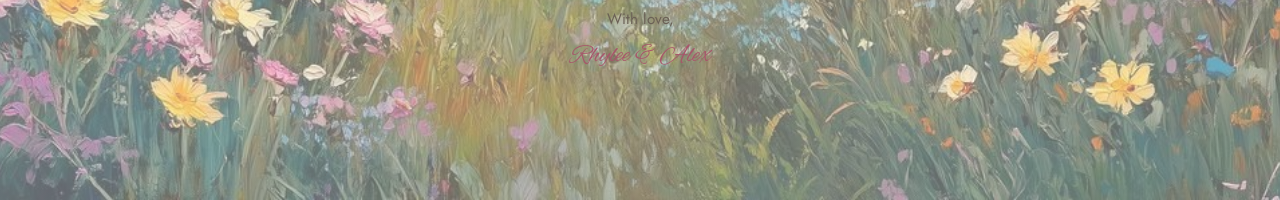
==== commit a3a3e4d3: "Update index.html" ====
--- a/more/index.html
+++ b/more/index.html
@@ -40,10 +40,14 @@
 
   <!-- ENGAGEMENT PHOTO -->
   <section id="engagement" class="screen engagement-screen">
-    <p class="eyebrow">How it happened</p>
+    <h2 class="section-title">The details are still blooming</h2>
     <div class="engagement-photo-frame">
       <img src="engagement.jpg" alt="Alex proposing to Rhylee outdoors at sunset">
     </div>
+    <p class="section-copy">
+       Our full wedding website — with travel info, the schedule, registry,
+      and RSVP — is on its way. We'll send the link as soon as it's ready.
+    </p>
     <p class="signoff">With love,<br><span class="signoff-names">Rhylee &amp; Alex</span></p>
   </section>
 
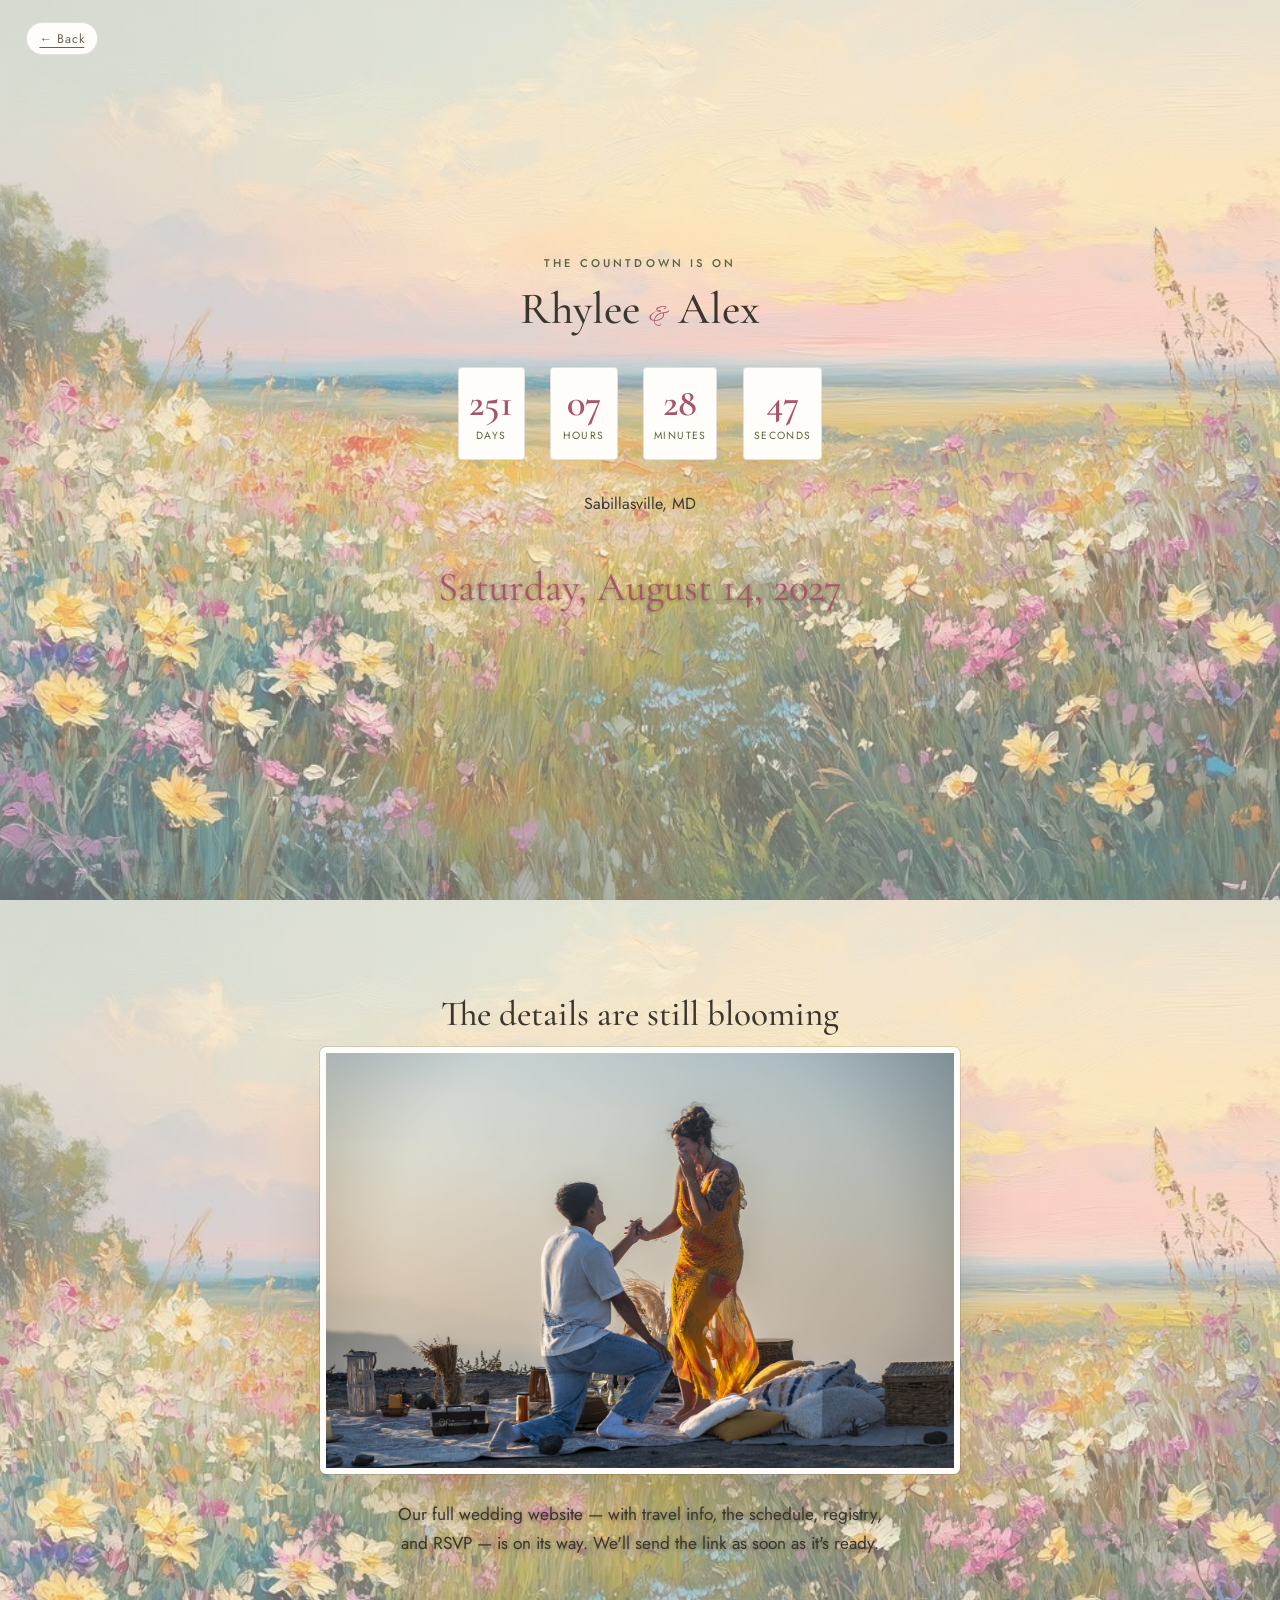
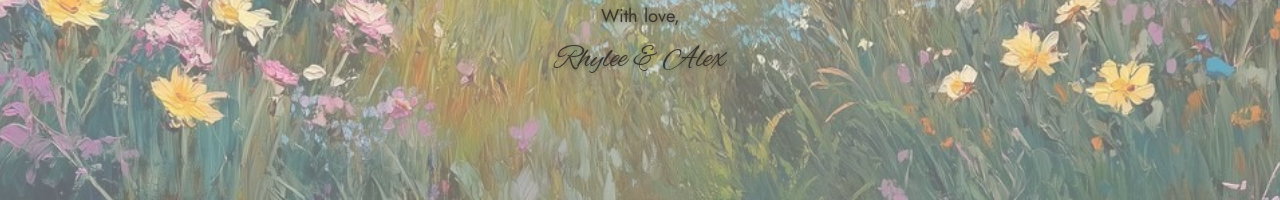
==== commit 681c4331: "Update index.html" ====
--- a/more/index.html
+++ b/more/index.html
@@ -35,6 +35,7 @@
       <div class="countdown-unit"><span class="countdown-num" id="cd-mins">--</span><span class="countdown-label">Minutes</span></div>
       <div class="countdown-unit"><span class="countdown-num" id="cd-secs">--</span><span class="countdown-label">Seconds</span></div>
     </div>
+    <p class="countdown-location">Sabillasville, MD</p>
     <p class="section-copy small" id="countdown-date-label"></p>
   </section>
 
--- a/css/style.css
+++ b/css/style.css
@@ -287,7 +287,7 @@
   position: absolute;
   bottom: -2.3rem;
   right: 0.2rem;
-  font-size: 0.78rem;
+  font-size: 1rem;
   letter-spacing: 0.04em;
   color: var(--ink-soft);
   text-decoration: underline;
--- a/more/style.css
+++ b/more/style.css
@@ -74,14 +74,28 @@
 
 /* ---- Sign-off (More to Come screen) ---- */
 .signoff {
-  font-size: 0.95rem;
-  color: var(--ink-soft);
+  font-size: 1.15rem;
+  color: var(--ink);
   line-height: 1.8;
   position: relative;
   z-index: 1;
+  text-shadow: 0 1px 4px rgba(0,0,0,0.35);
 }
 .signoff-names {
   font-family: var(--font-script);
-  font-size: 1.6rem;
+  font-size: 2rem;
+  color: var(--ink);
+}
+
+/* ---- White, larger text over the photo background ---- */
+.engagement-screen .section-copy {
+  color: var(--ink);
+  font-size: 1.08rem;
+  text-shadow: 0 1px 4px rgba(0,0,0,0.35);
+}
+#countdown-date-label {
+  font-family: var(--font-display);
   color: var(--rose);
+  font-size: 2.55rem;
+  text-shadow: 0 1px 4px rgba(0,0,0,0.35);
 }
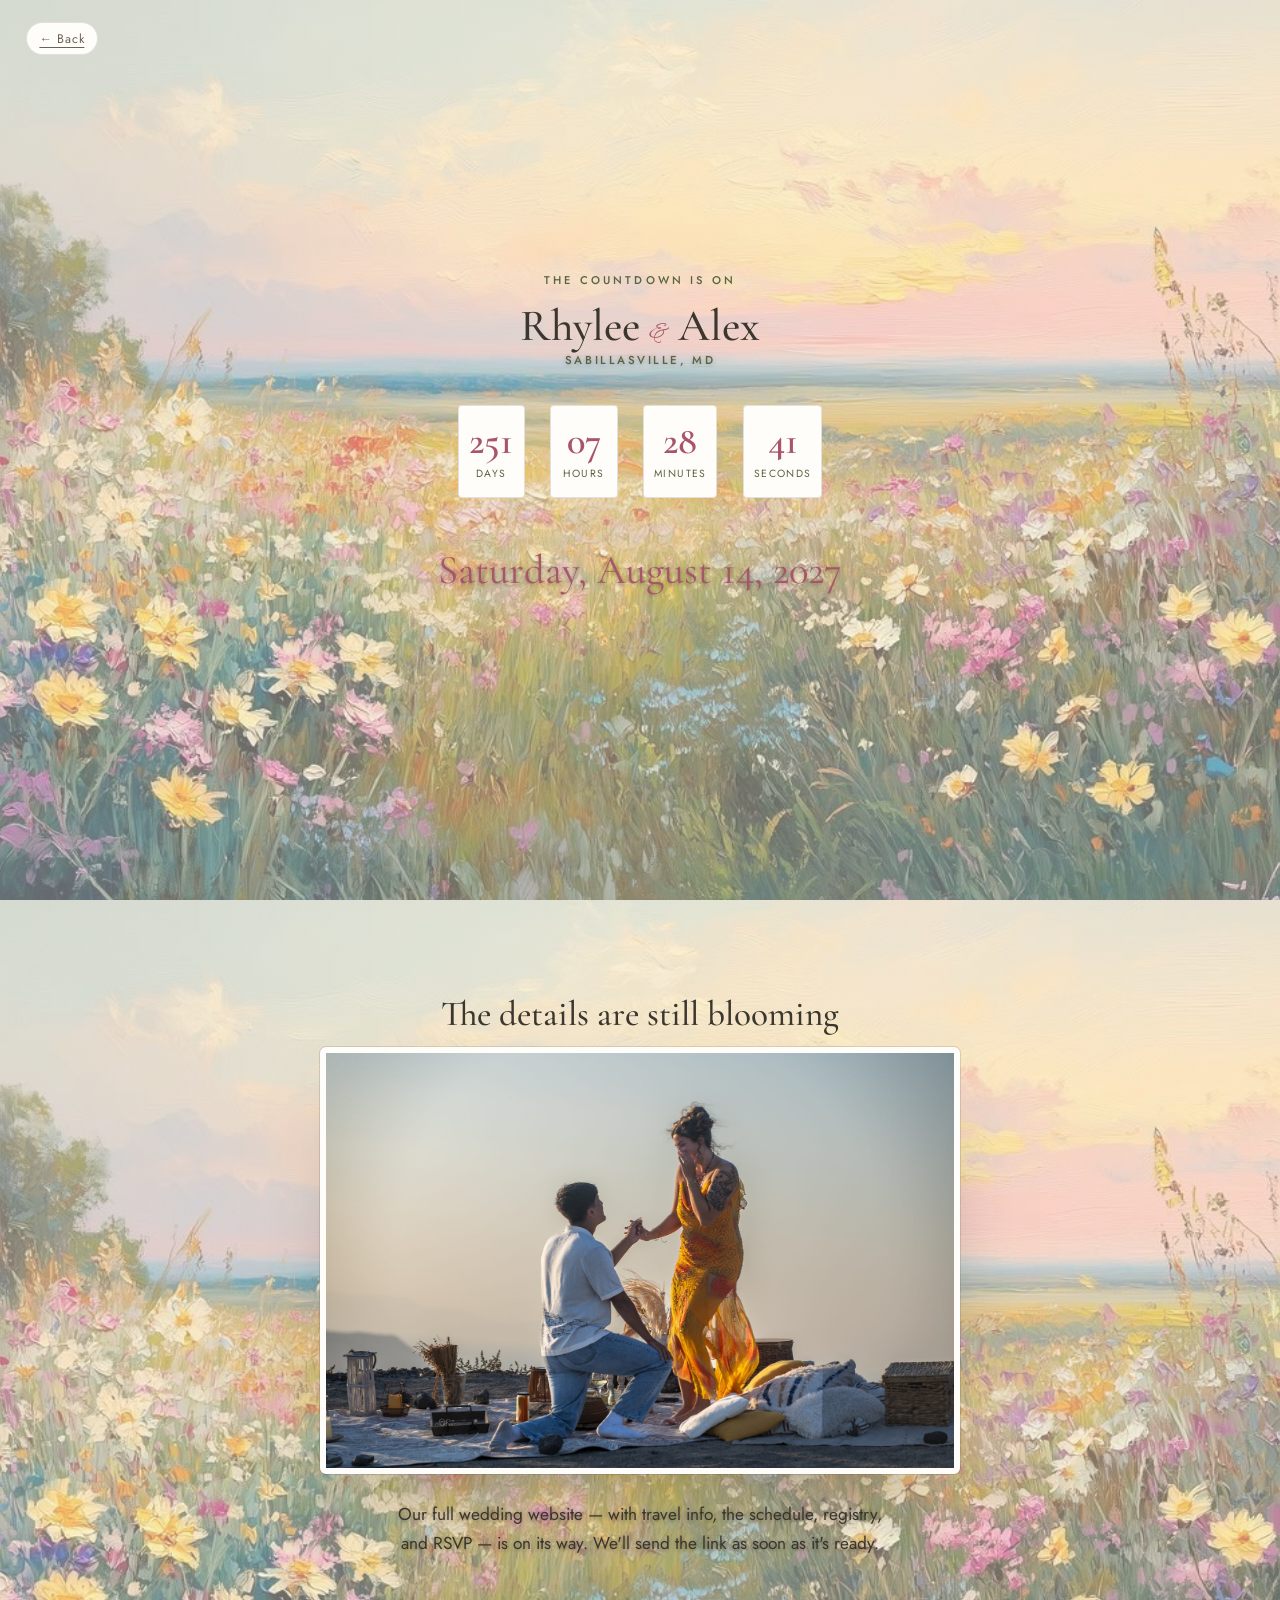
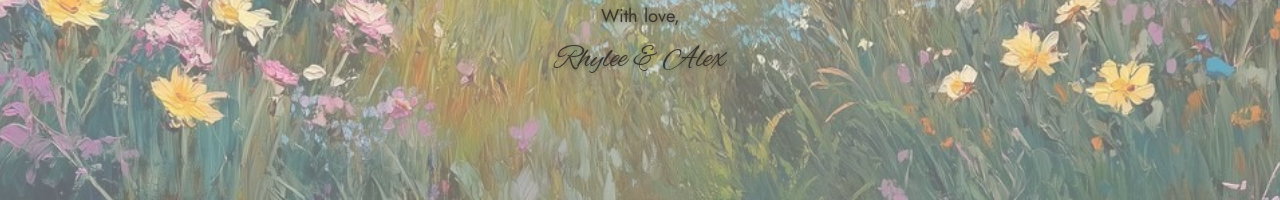
==== commit 78e5a9e9: "Update index.html" ====
--- a/more/index.html
+++ b/more/index.html
@@ -29,13 +29,13 @@
   <section id="countdown" class="screen countdown-screen">
     <p class="eyebrow">The countdown is on</p>
     <h1 class="names names--small"><span>Rhylee</span><span class="amp">&amp;</span><span>Alex</span></h1>
+    <p class="countdown-location">Sabillasville, MD</p>
     <div class="countdown" id="countdown-timer" aria-live="polite">
       <div class="countdown-unit"><span class="countdown-num" id="cd-days">--</span><span class="countdown-label">Days</span></div>
       <div class="countdown-unit"><span class="countdown-num" id="cd-hours">--</span><span class="countdown-label">Hours</span></div>
       <div class="countdown-unit"><span class="countdown-num" id="cd-mins">--</span><span class="countdown-label">Minutes</span></div>
       <div class="countdown-unit"><span class="countdown-num" id="cd-secs">--</span><span class="countdown-label">Seconds</span></div>
     </div>
-    <p class="countdown-location">Sabillasville, MD</p>
     <p class="section-copy small" id="countdown-date-label"></p>
   </section>
 
--- a/css/style.css
+++ b/css/style.css
@@ -289,7 +289,7 @@
   right: 0.2rem;
   font-size: 1rem;
   letter-spacing: 0.04em;
-  color: var(--ink-soft);
+  color: var(--ink);
   text-decoration: underline;
   text-underline-offset: 4px;
   opacity: 0;
--- a/more/style.css
+++ b/more/style.css
@@ -99,3 +99,15 @@
   font-size: 2.55rem;
   text-shadow: 0 1px 4px rgba(0,0,0,0.35);
 }
+.countdown-location {
+  margin-top: -0.4rem;
+  font-family: var(--font-body);
+  text-transform: uppercase;
+  letter-spacing: 0.22em;
+  font-size: 0.72rem;
+  font-weight: 500;
+  color: var(--sage-deep);
+  text-shadow: 0 1px 4px rgba(0,0,0,0.25);
+  position: relative;
+  z-index: 1;
+}
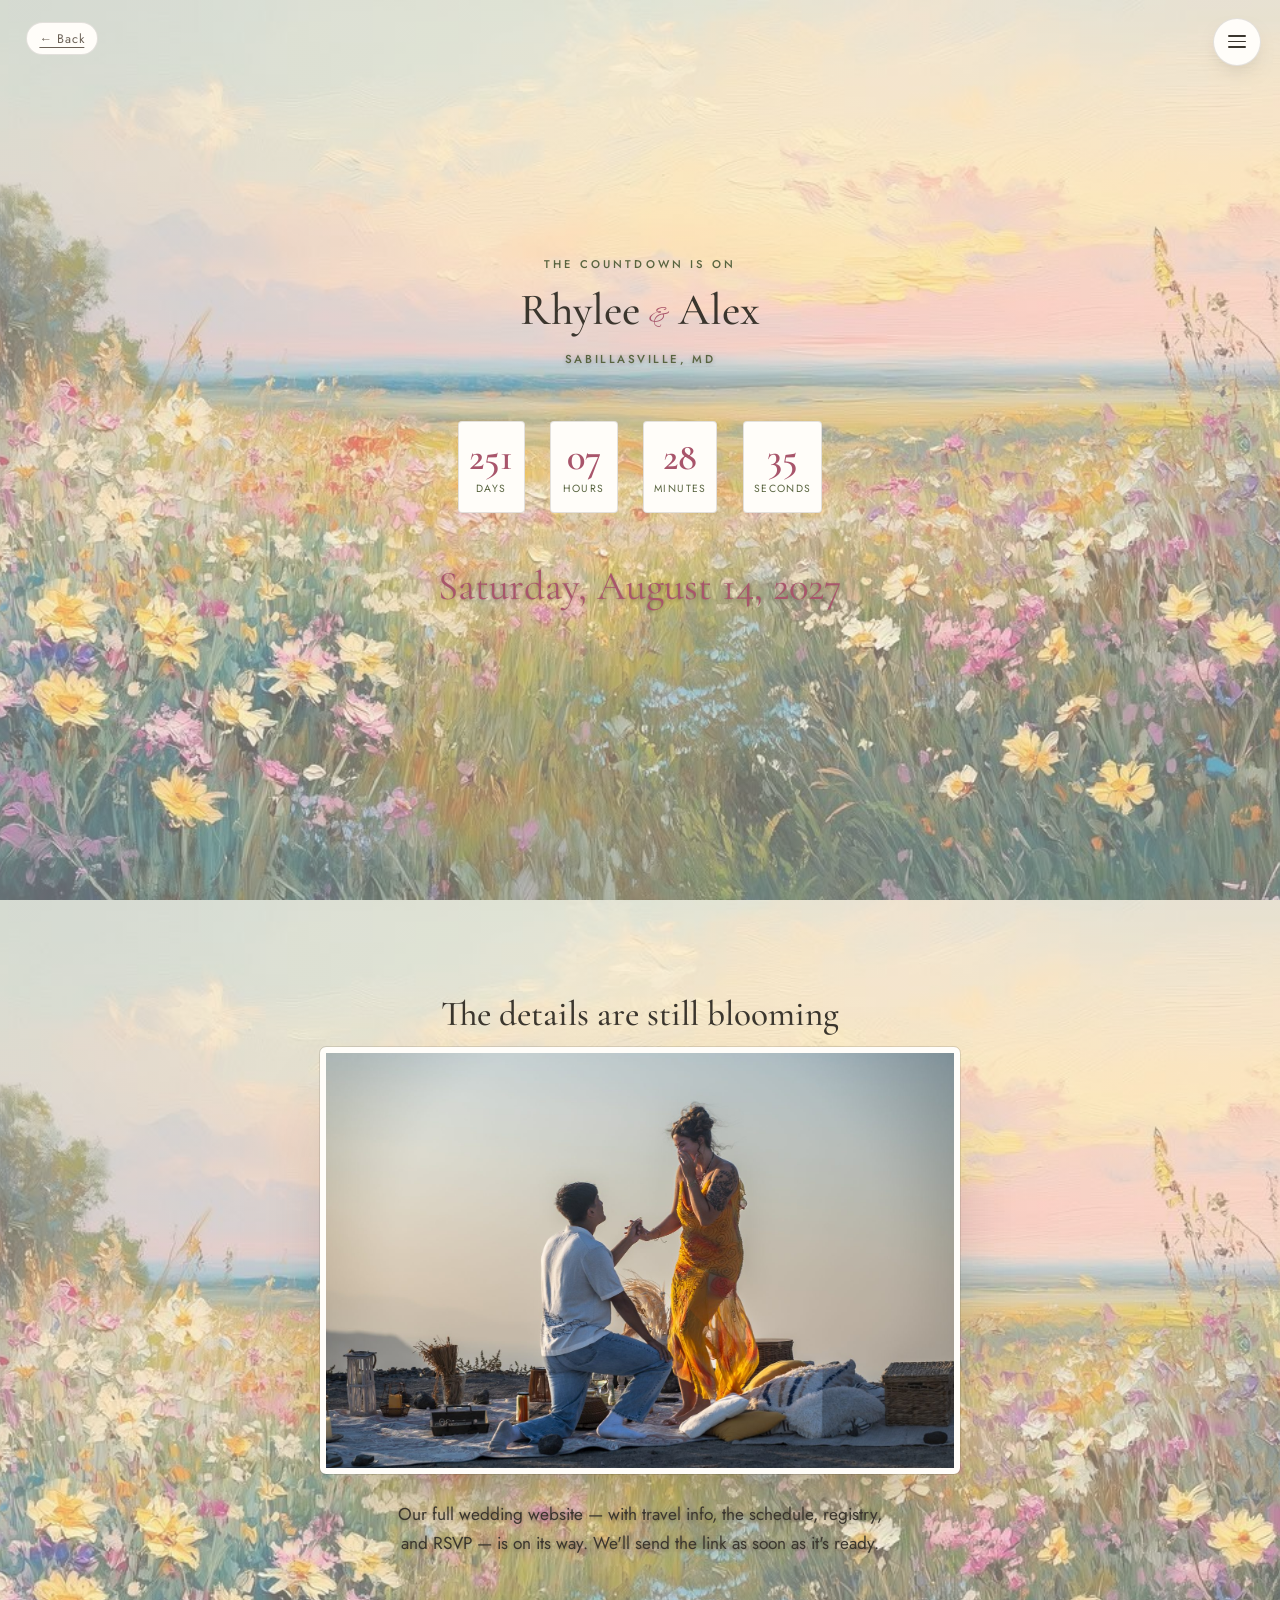
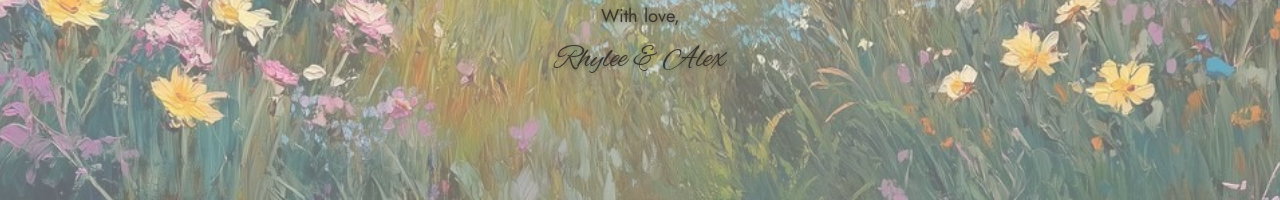
==== commit 6ece252c: "Add files via upload" ====
--- a/more/index.html
+++ b/more/index.html
@@ -18,10 +18,11 @@
 
 <link rel="stylesheet" href="../css/style.css">
 <link rel="stylesheet" href="style.css">
+<link rel="stylesheet" href="../css/menu.css">
 </head>
-<body>
+<body data-root="../">
 
-<a href="../index.html" class="back-link">&larr; Back</a>
+<a href="../save-the-date/" class="back-link">&larr; Back</a>
 
 <main>
 
@@ -54,6 +55,7 @@
 
 </main>
 
+<script src="../js/menu.js"></script>
 <script src="script.js"></script>
 </body>
 </html>
--- a/more/style.css
+++ b/more/style.css
@@ -100,7 +100,7 @@
   text-shadow: 0 1px 4px rgba(0,0,0,0.35);
 }
 .countdown-location {
-  margin-top: -0.4rem;
+  margin: 0.5rem 0 1.8rem;
   font-family: var(--font-body);
   text-transform: uppercase;
   letter-spacing: 0.22em;
--- a/css/menu.css
+++ b/css/menu.css
@@ -0,0 +1,115 @@
+/* =========================================================
+   SITE MENU — hamburger button (top right) + drop-down panel.
+   Loaded on every page after css/style.css (uses its tokens).
+   ========================================================= */
+.menu-toggle {
+  position: fixed;
+  top: 1.1rem;
+  right: 1.2rem;
+  z-index: 60;
+  width: 3rem;
+  height: 3rem;
+  border-radius: 50%;
+  border: var(--edge);
+  background: var(--paper);
+  box-shadow: 0 10px 24px -14px rgba(59, 54, 46, 0.55);
+  cursor: pointer;
+  display: grid;
+  place-items: center;
+  padding: 0;
+  transition: background 0.25s ease, transform 0.25s ease;
+}
+.menu-toggle:hover { transform: scale(1.05); }
+
+.menu-toggle-bars {
+  position: relative;
+  width: 1.15rem;
+  height: 0.8rem;
+  display: block;
+}
+.menu-toggle-bars span {
+  position: absolute;
+  left: 0;
+  width: 100%;
+  height: 1.5px;
+  border-radius: 2px;
+  background: var(--ink);
+  transition: transform 0.3s ease, opacity 0.2s ease, top 0.3s ease;
+}
+.menu-toggle-bars span:nth-child(1) { top: 0; }
+.menu-toggle-bars span:nth-child(2) { top: calc(50% - 0.75px); }
+.menu-toggle-bars span:nth-child(3) { top: calc(100% - 1.5px); }
+
+.menu-toggle.is-open .menu-toggle-bars span:nth-child(1) { top: calc(50% - 0.75px); transform: rotate(45deg); }
+.menu-toggle.is-open .menu-toggle-bars span:nth-child(2) { opacity: 0; }
+.menu-toggle.is-open .menu-toggle-bars span:nth-child(3) { top: calc(50% - 0.75px); transform: rotate(-45deg); }
+
+.menu-panel {
+  position: fixed;
+  top: 4.8rem;
+  right: 1.2rem;
+  z-index: 59;
+  width: min(17rem, calc(100vw - 2.4rem));
+  max-height: calc(100vh - 6rem);
+  overflow-y: auto;
+  background: var(--paper);
+  border: var(--edge);
+  border-radius: 6px;
+  box-shadow: 0 30px 60px -28px rgba(59, 54, 46, 0.5);
+  padding: 1.2rem 0.6rem 0.8rem;
+  text-align: left;
+  transform-origin: top right;
+  transform: translateY(-10px) scale(0.97);
+  opacity: 0;
+  visibility: hidden;
+  transition: opacity 0.25s ease, transform 0.25s ease, visibility 0s linear 0.25s;
+}
+.menu-panel.is-open {
+  opacity: 1;
+  visibility: visible;
+  transform: none;
+  transition: opacity 0.25s ease, transform 0.25s ease;
+}
+
+.menu-heading {
+  font-family: var(--font-script);
+  font-size: 1.6rem;
+  color: var(--ink);
+  margin: 0 0 0.5rem;
+  padding: 0 0.9rem 0.7rem;
+  border-bottom: 1px solid var(--gold-soft);
+  line-height: 1.1;
+}
+.menu-heading span { color: var(--rose); }
+
+.menu-panel ul { list-style: none; margin: 0; padding: 0; }
+.menu-panel a {
+  display: block;
+  padding: 0.7rem 0.9rem;
+  font-family: var(--font-body);
+  font-size: 0.8rem;
+  letter-spacing: 0.16em;
+  text-transform: uppercase;
+  text-decoration: none;
+  color: var(--ink);
+  border-radius: 4px;
+  transition: background 0.2s ease, color 0.2s ease;
+}
+.menu-panel a:hover { background: var(--cream); color: var(--rose); }
+.menu-panel a[aria-current="page"] {
+  color: var(--rose);
+  background: var(--cream);
+}
+.menu-panel a[aria-current="page"]::before {
+  content: "";
+  display: inline-block;
+  width: 5px; height: 5px;
+  border-radius: 50%;
+  background: var(--rose);
+  margin: 0 0.6rem 0.12rem 0;
+  vertical-align: middle;
+}
+
+@media (prefers-reduced-motion: reduce) {
+  .menu-panel, .menu-toggle, .menu-toggle-bars span { transition: none; }
+}
